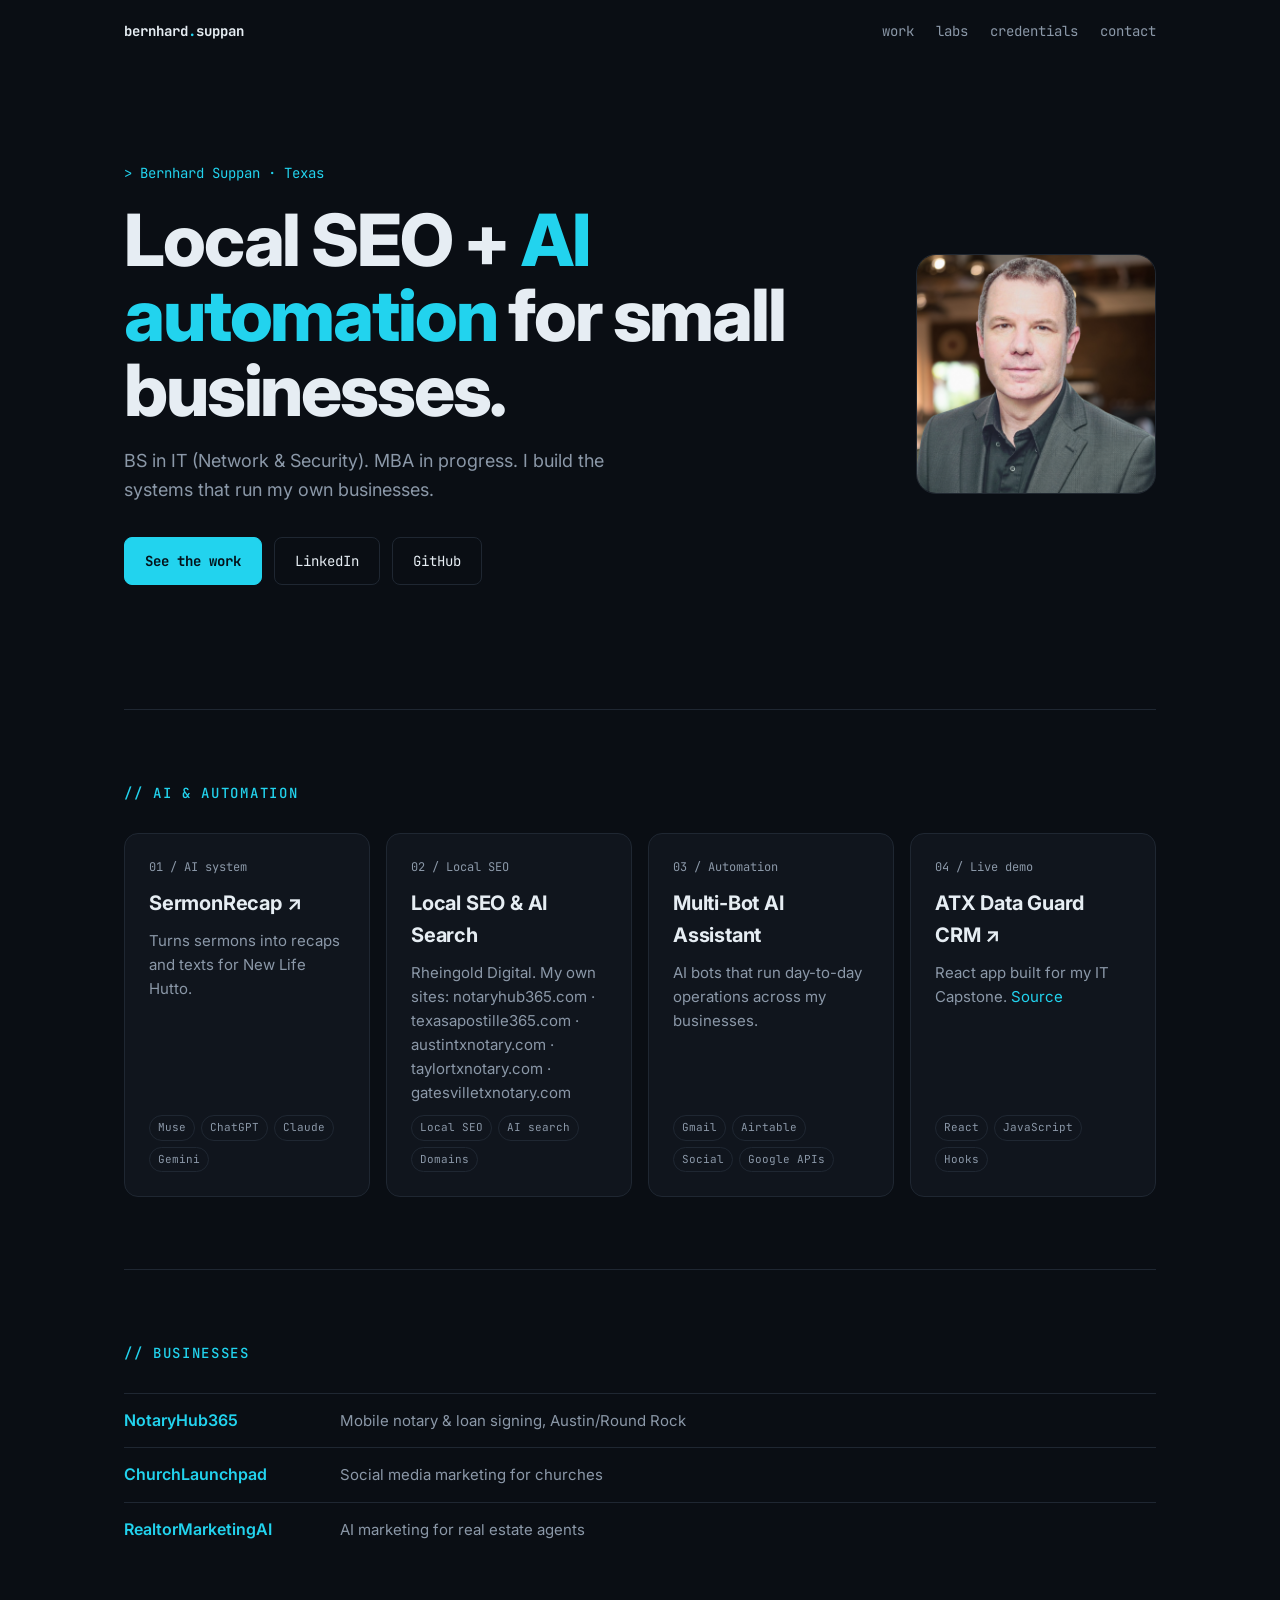
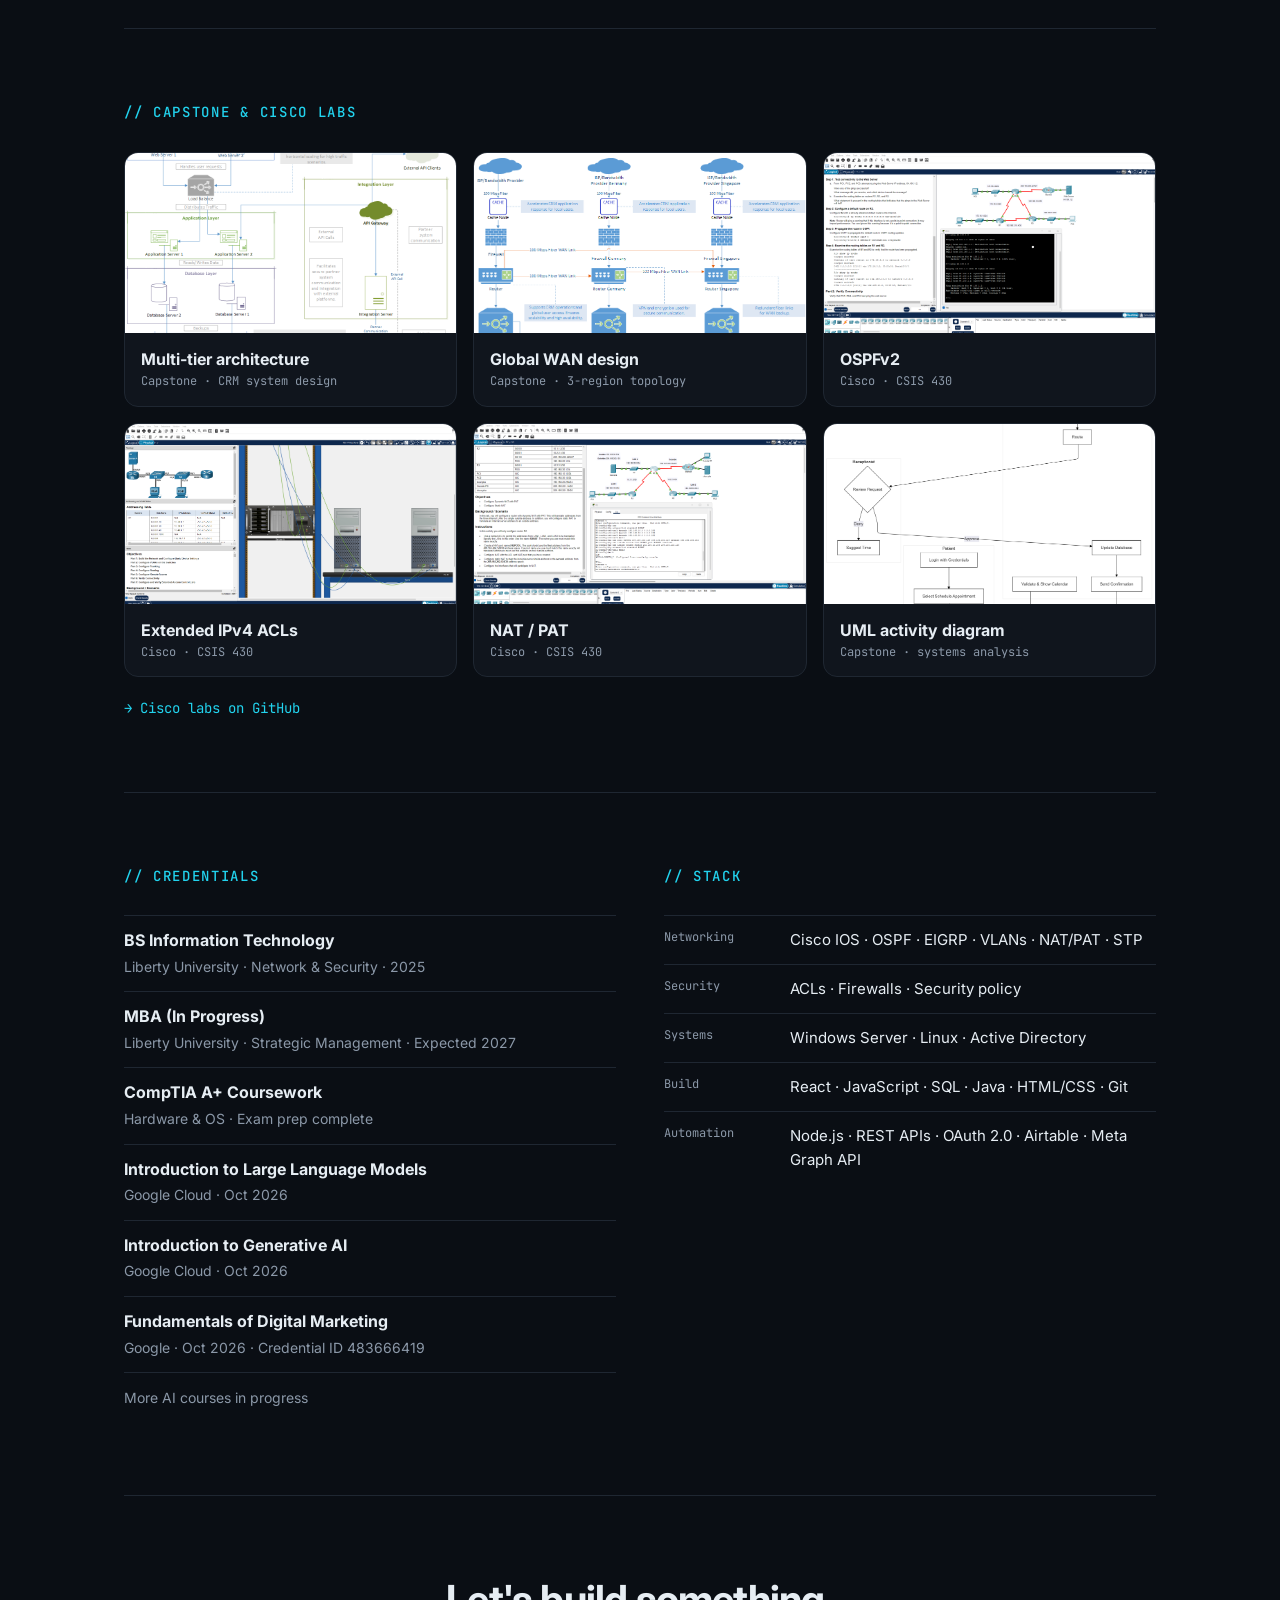
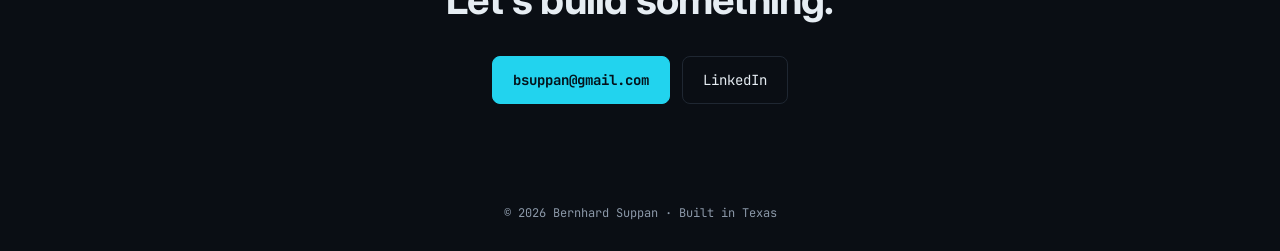
==== index.html @ ad74ea06 "Add Google AI and digital marketing certifications" ====
<!DOCTYPE html>
<html lang="en">
<head>
<meta charset="UTF-8">
<meta name="viewport" content="width=device-width, initial-scale=1.0">
<title>Bernhard Suppan | Local SEO + AI Automation</title>
<meta name="description" content="Bernhard Suppan: local SEO and AI automation for small businesses. BS in IT (Network &amp; Security), MBA in progress at Liberty University.">
<link href="https://fonts.googleapis.com/css2?family=Inter:wght@400;500;600;700;800&family=JetBrains+Mono:wght@400;500;700&display=swap" rel="stylesheet">
<style>
:root{--bg:#0a0e14;--bg2:#10151d;--line:#1f2732;--tx:#e6edf3;--mute:#8b98a8;--ac:#22d3ee;--mono:'JetBrains Mono',ui-monospace,monospace}
*{box-sizing:border-box;margin:0;padding:0}
html{scroll-behavior:smooth}
body{background:var(--bg);color:var(--tx);font:16px/1.6 Inter,system-ui,sans-serif;-webkit-font-smoothing:antialiased}
a{color:var(--ac);text-decoration:none}a:hover{text-decoration:underline}
.wrap{max-width:1080px;margin:0 auto;padding:0 24px}
nav{display:flex;justify-content:space-between;align-items:center;padding:20px 0;font-family:var(--mono);font-size:14px}
nav .logo{color:var(--tx);font-weight:700}nav .logo b{color:var(--ac)}
nav .links a{color:var(--mute);margin-left:22px}
.hero{min-height:72vh;display:grid;grid-template-columns:1fr auto;gap:48px;align-items:center;padding:40px 0 64px;border-bottom:1px solid var(--line)}
.eyebrow{font-family:var(--mono);color:var(--ac);font-size:14px;margin-bottom:18px}
.hero h1{font-size:clamp(40px,6.2vw,72px);line-height:1.04;letter-spacing:-.03em;font-weight:800}
.hero h1 em{font-style:normal;color:var(--ac)}
.hero p.sub{color:var(--mute);font-size:18px;margin:20px 0 32px;max-width:520px}
.btns{display:flex;gap:12px;flex-wrap:wrap}
.btn{font-family:var(--mono);font-size:14px;padding:12px 20px;border-radius:8px;border:1px solid var(--line);color:var(--tx)}
.btn.p{background:var(--ac);color:#04121a;border-color:var(--ac);font-weight:700}
.btn:hover{text-decoration:none;border-color:var(--ac)}
.hero img{width:240px;height:240px;border-radius:20px;object-fit:cover;border:1px solid var(--line);filter:grayscale(.15)}
section{padding:72px 0;border-bottom:1px solid var(--line)}
h2{font-family:var(--mono);font-size:14px;font-weight:500;color:var(--ac);text-transform:uppercase;letter-spacing:.12em;margin-bottom:28px}
.grid{display:grid;grid-template-columns:repeat(auto-fit,minmax(240px,1fr));gap:16px}
.card{background:var(--bg2);border:1px solid var(--line);border-radius:14px;padding:24px;display:flex;flex-direction:column;gap:10px;transition:border-color .2s}
.card:hover{border-color:var(--ac)}
.card .k,.row .k{font-family:var(--mono);font-size:12px;color:var(--mute)}
.card h3{font-size:20px;letter-spacing:-.01em}.card h3 a{color:var(--tx)}
.card p{color:var(--mute);font-size:15px;flex:1;overflow-wrap:anywhere}
.chips{display:flex;flex-wrap:wrap;gap:6px}
.chips span{font-family:var(--mono);font-size:11px;padding:3px 8px;border:1px solid var(--line);border-radius:999px;color:var(--mute)}
ul.v{list-style:none}ul.v li{display:flex;gap:16px;align-items:baseline;padding:14px 0;border-top:1px solid var(--line);flex-wrap:wrap}
ul.v li a{font-weight:600;min-width:200px}ul.v li span{color:var(--mute);font-size:15px}
.labs{display:grid;grid-template-columns:repeat(auto-fit,minmax(300px,1fr));gap:16px}
.lab{background:var(--bg2);border:1px solid var(--line);border-radius:14px;overflow:hidden}
.lab img{width:100%;height:180px;object-fit:cover;background:#fff;display:block}
.lab figcaption{padding:14px 16px;display:flex;flex-direction:column}.lab figcaption span{font-family:var(--mono);font-size:12px;color:var(--mute)}
.more{margin-top:20px;font-family:var(--mono);font-size:14px}
.two{display:grid;grid-template-columns:1fr 1fr;gap:48px}
.row{display:grid;grid-template-columns:110px 1fr;gap:16px;padding:12px 0;border-top:1px solid var(--line);font-size:15px}
.cred{padding:12px 0;border-top:1px solid var(--line)}.cred b{display:block}.cred span{color:var(--mute);font-size:14px}
.contact{text-align:center;border:0}.contact h3{font-size:clamp(28px,4vw,40px);letter-spacing:-.02em;margin-bottom:24px}
.contact .btns{justify-content:center}
footer{padding:28px 0;font-family:var(--mono);font-size:12px;color:var(--mute);text-align:center}
@media(max-width:760px){.hero{grid-template-columns:1fr;min-height:auto;padding-top:16px;gap:28px}.hero img{width:120px;height:120px;order:-1}nav .links{display:none}.two{grid-template-columns:1fr}section{padding:52px 0}}
</style>
<!-- Google Analytics 4 (G-V70C5KFFZ8): fires only on the live domain, not on previews/localhost -->
<script>
(function () {
  var LIVE = ['bernhardsuppan.com','www.bernhardsuppan.com'];
  window.dataLayer = window.dataLayer || [];
  window.gtag = function () { dataLayer.push(arguments); };
  if (LIVE.indexOf(location.hostname) === -1) return;
  var s = document.createElement('script');
  s.async = true;
  s.src = 'https://www.googletagmanager.com/gtag/js?id=G-V70C5KFFZ8';
  document.head.appendChild(s);
  gtag('js', new Date());
  gtag('config', 'G-V70C5KFFZ8');
  document.addEventListener('click', function (e) {
    var a = e.target.closest && e.target.closest('a[href]');
    if (!a) return;
    var href = a.getAttribute('href') || '';
    if (href.indexOf('tel:') === 0) gtag('event', 'call_click', { link_url: href });
    else if (href.indexOf('sms:') === 0) gtag('event', 'text_click', { link_url: href });
    else if (href.indexOf('mailto:') === 0) gtag('event', 'email_click', { link_url: href });
  });
})();
</script>

</head>
<body>
<div class="wrap">
<nav><a class="logo" href="#">bernhard<b>.</b>suppan</a><div class="links"><a href="#work">work</a><a href="#labs">labs</a><a href="#creds">credentials</a><a href="#contact">contact</a></div></nav>
<header class="hero">
<div>
<div class="eyebrow">&gt; Bernhard Suppan · Texas</div>
<h1>Local SEO + <em>AI automation</em> for small businesses.</h1>
<p class="sub">BS in IT (Network &amp; Security). MBA in progress. I build the systems that run my own businesses.</p>
<div class="btns"><a class="btn p" href="#work">See the work</a><a class="btn" href="https://www.linkedin.com/in/bernhardsuppan" target="_blank" rel="noopener">LinkedIn</a><a class="btn" href="https://github.com/Rheingold777" target="_blank" rel="noopener">GitHub</a></div>
</div>
<img src="assets/headshot.png" alt="Bernhard Suppan">
</header>

<section id="work"><h2>// AI &amp; Automation</h2><div class="grid">
<article class="card"><div class="k">01 / AI system</div><h3><a href="https://sermonrecap.church" target="_blank" rel="noopener">SermonRecap ↗</a></h3><p>Turns sermons into recaps and texts for New Life Hutto.</p><div class="chips"><span>Muse</span><span>ChatGPT</span><span>Claude</span><span>Gemini</span></div></article>
<article class="card"><div class="k">02 / Local SEO</div><h3>Local SEO &amp; AI Search</h3><p>Rheingold Digital. My own sites: notaryhub365.com · texasapostille365.com · austintxnotary.com · taylortxnotary.com · gatesvilletxnotary.com</p><div class="chips"><span>Local SEO</span><span>AI search</span><span>Domains</span></div></article>
<article class="card"><div class="k">03 / Automation</div><h3>Multi-Bot AI Assistant</h3><p>AI bots that run day-to-day operations across my businesses.</p><div class="chips"><span>Gmail</span><span>Airtable</span><span>Social</span><span>Google APIs</span></div></article>
<article class="card"><div class="k">04 / Live demo</div><h3><a href="https://rheingold777.github.io/atx-crm-demo/" target="_blank" rel="noopener">ATX Data Guard CRM ↗</a></h3><p>React app built for my IT Capstone. <a href="https://github.com/Rheingold777/atx-crm-demo" target="_blank" rel="noopener">Source</a></p><div class="chips"><span>React</span><span>JavaScript</span><span>Hooks</span></div></article>
</div></section>

<section><h2>// Businesses</h2><ul class="v"><li><a href="https://notaryhub365.com" target="_blank" rel="noopener">NotaryHub365</a><span>Mobile notary &amp; loan signing, Austin/Round Rock</span></li><li><a href="https://churchlaunchpad.org" target="_blank" rel="noopener">ChurchLaunchpad</a><span>Social media marketing for churches</span></li><li><a href="https://realtormarketingai.com" target="_blank" rel="noopener">RealtorMarketingAI</a><span>AI marketing for real estate agents</span></li></ul></section>

<section id="labs"><h2>// Capstone &amp; Cisco labs</h2><div class="labs">
<figure class="lab"><img src="assets/n-tier-architecture.png" alt="Multi-tier architecture" loading="lazy"><figcaption><b>Multi-tier architecture</b><span>Capstone · CRM system design</span></figcaption></figure>
<figure class="lab"><img src="assets/distributed-network.png" alt="Global WAN design" loading="lazy"><figcaption><b>Global WAN design</b><span>Capstone · 3-region topology</span></figcaption></figure>
<figure class="lab"><img src="assets/ospfv2-lab.png" alt="OSPFv2" loading="lazy"><figcaption><b>OSPFv2</b><span>Cisco · CSIS 430</span></figcaption></figure>
<figure class="lab"><img src="assets/acl-config.png" alt="Extended IPv4 ACLs" loading="lazy"><figcaption><b>Extended IPv4 ACLs</b><span>Cisco · CSIS 430</span></figcaption></figure>
<figure class="lab"><img src="assets/nat-ipv4.png" alt="NAT / PAT" loading="lazy"><figcaption><b>NAT / PAT</b><span>Cisco · CSIS 430</span></figcaption></figure>
<figure class="lab"><img src="assets/activity-diagram.png" alt="UML activity diagram" loading="lazy"><figcaption><b>UML activity diagram</b><span>Capstone · systems analysis</span></figcaption></figure>
</div>
<p class="more"><a href="https://github.com/Rheingold777/cisco-networking-labs" target="_blank" rel="noopener">→ Cisco labs on GitHub</a></p></section>

<section id="creds"><div class="two">
<div><h2 id="ai-automation">// Credentials</h2>
<div class="cred"><b>BS Information Technology</b><span>Liberty University · Network &amp; Security · 2025</span></div>
<div class="cred"><b>MBA (In Progress)</b><span>Liberty University · Strategic Management · Expected 2027</span></div>
<div class="cred"><b>CompTIA A+ Coursework</b><span>Hardware &amp; OS · Exam prep complete</span></div>
<div class="cred"><b>Introduction to Large Language Models</b><span>Google Cloud · Oct 2026</span></div>
<div class="cred"><b>Introduction to Generative AI</b><span>Google Cloud · Oct 2026</span></div>
<div class="cred"><b>Fundamentals of Digital Marketing</b><span>Google · Oct 2026 · Credential ID 483666419</span></div>
<div class="cred"><span>More AI courses in progress</span></div>
</div>
<div><h2>// Stack</h2><div class="row"><span class="k">Networking</span><span>Cisco IOS · OSPF · EIGRP · VLANs · NAT/PAT · STP</span></div><div class="row"><span class="k">Security</span><span>ACLs · Firewalls · Security policy</span></div><div class="row"><span class="k">Systems</span><span>Windows Server · Linux · Active Directory</span></div><div class="row"><span class="k">Build</span><span>React · JavaScript · SQL · Java · HTML/CSS · Git</span></div><div class="row"><span class="k">Automation</span><span>Node.js · REST APIs · OAuth 2.0 · Airtable · Meta Graph API</span></div></div>
</div></section>

<section class="contact" id="contact"><h3>Let's build something.</h3>
<div class="btns"><a class="btn p" href="mailto:bsuppan@gmail.com">bsuppan@gmail.com</a><a class="btn" href="https://www.linkedin.com/in/bernhardsuppan" target="_blank" rel="noopener">LinkedIn</a></div></section>
</div>
<footer>© 2026 Bernhard Suppan · Built in Texas</footer>
</body>
</html>
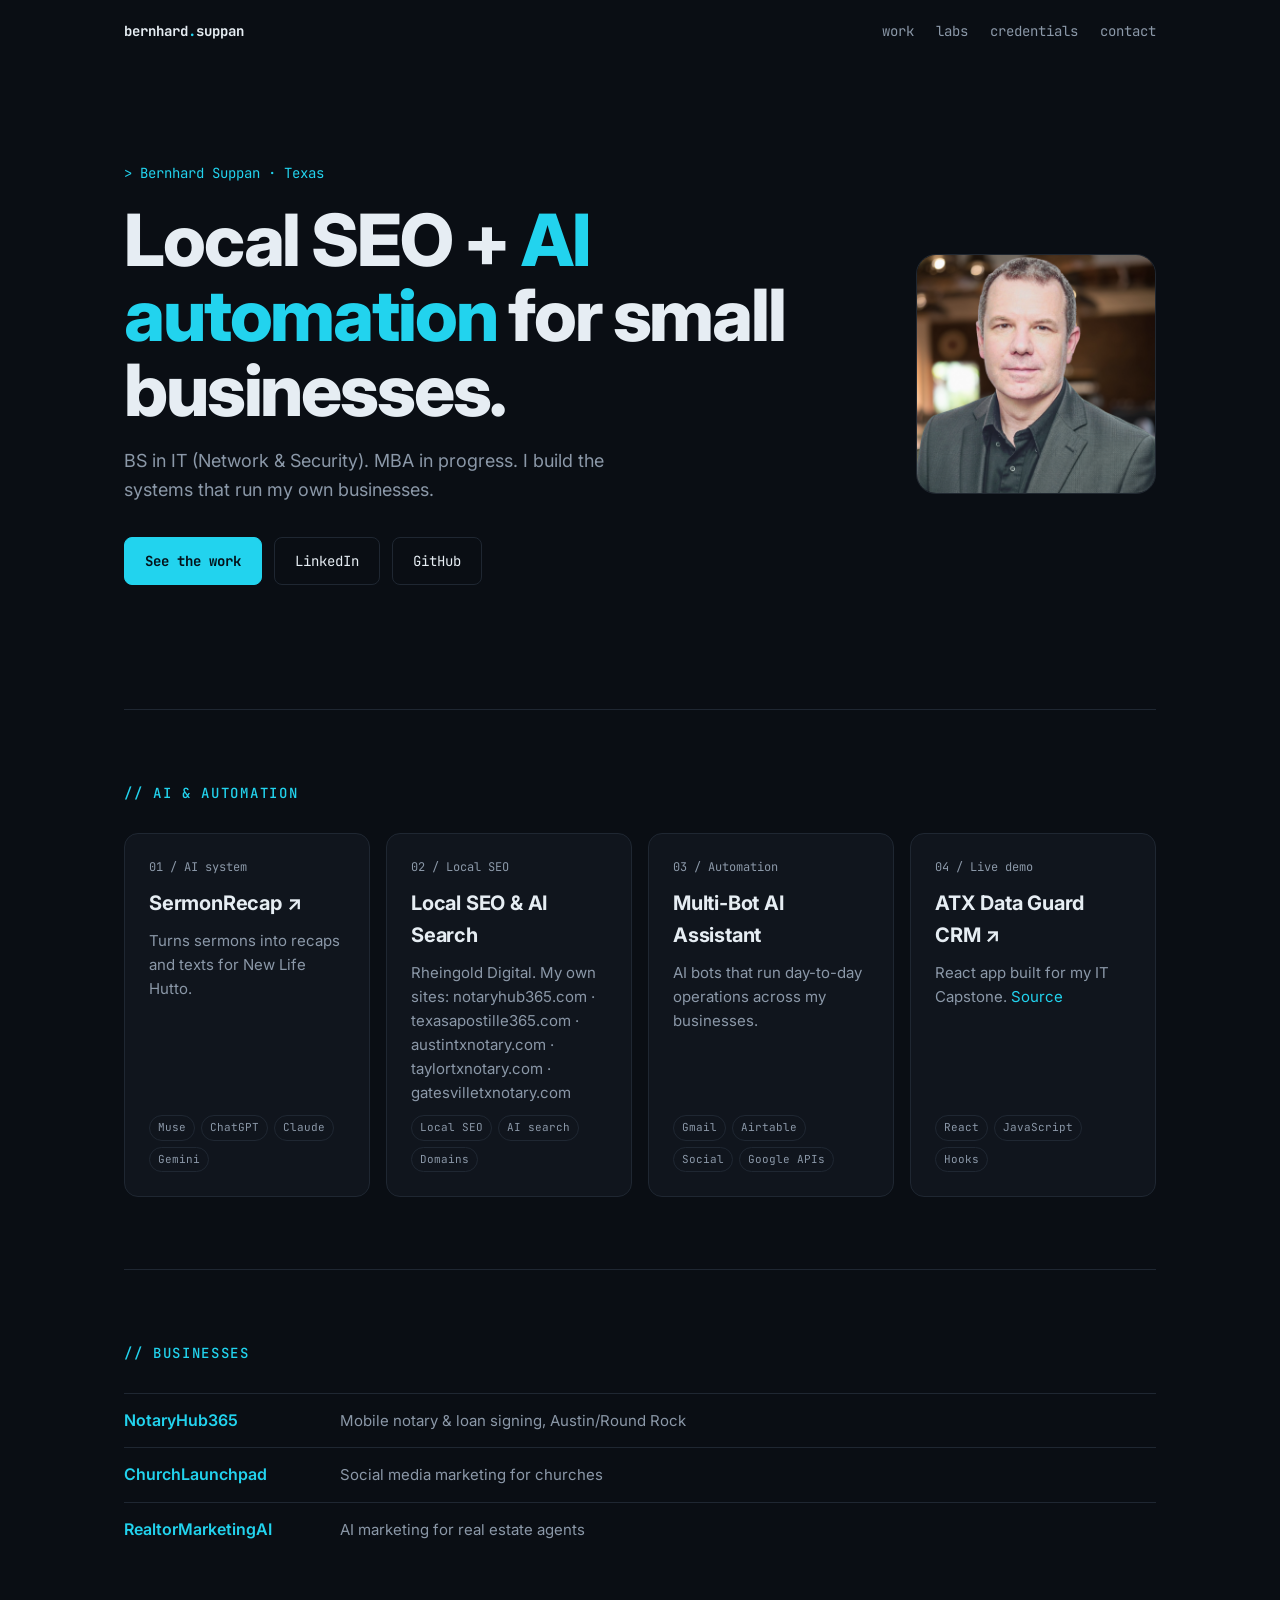
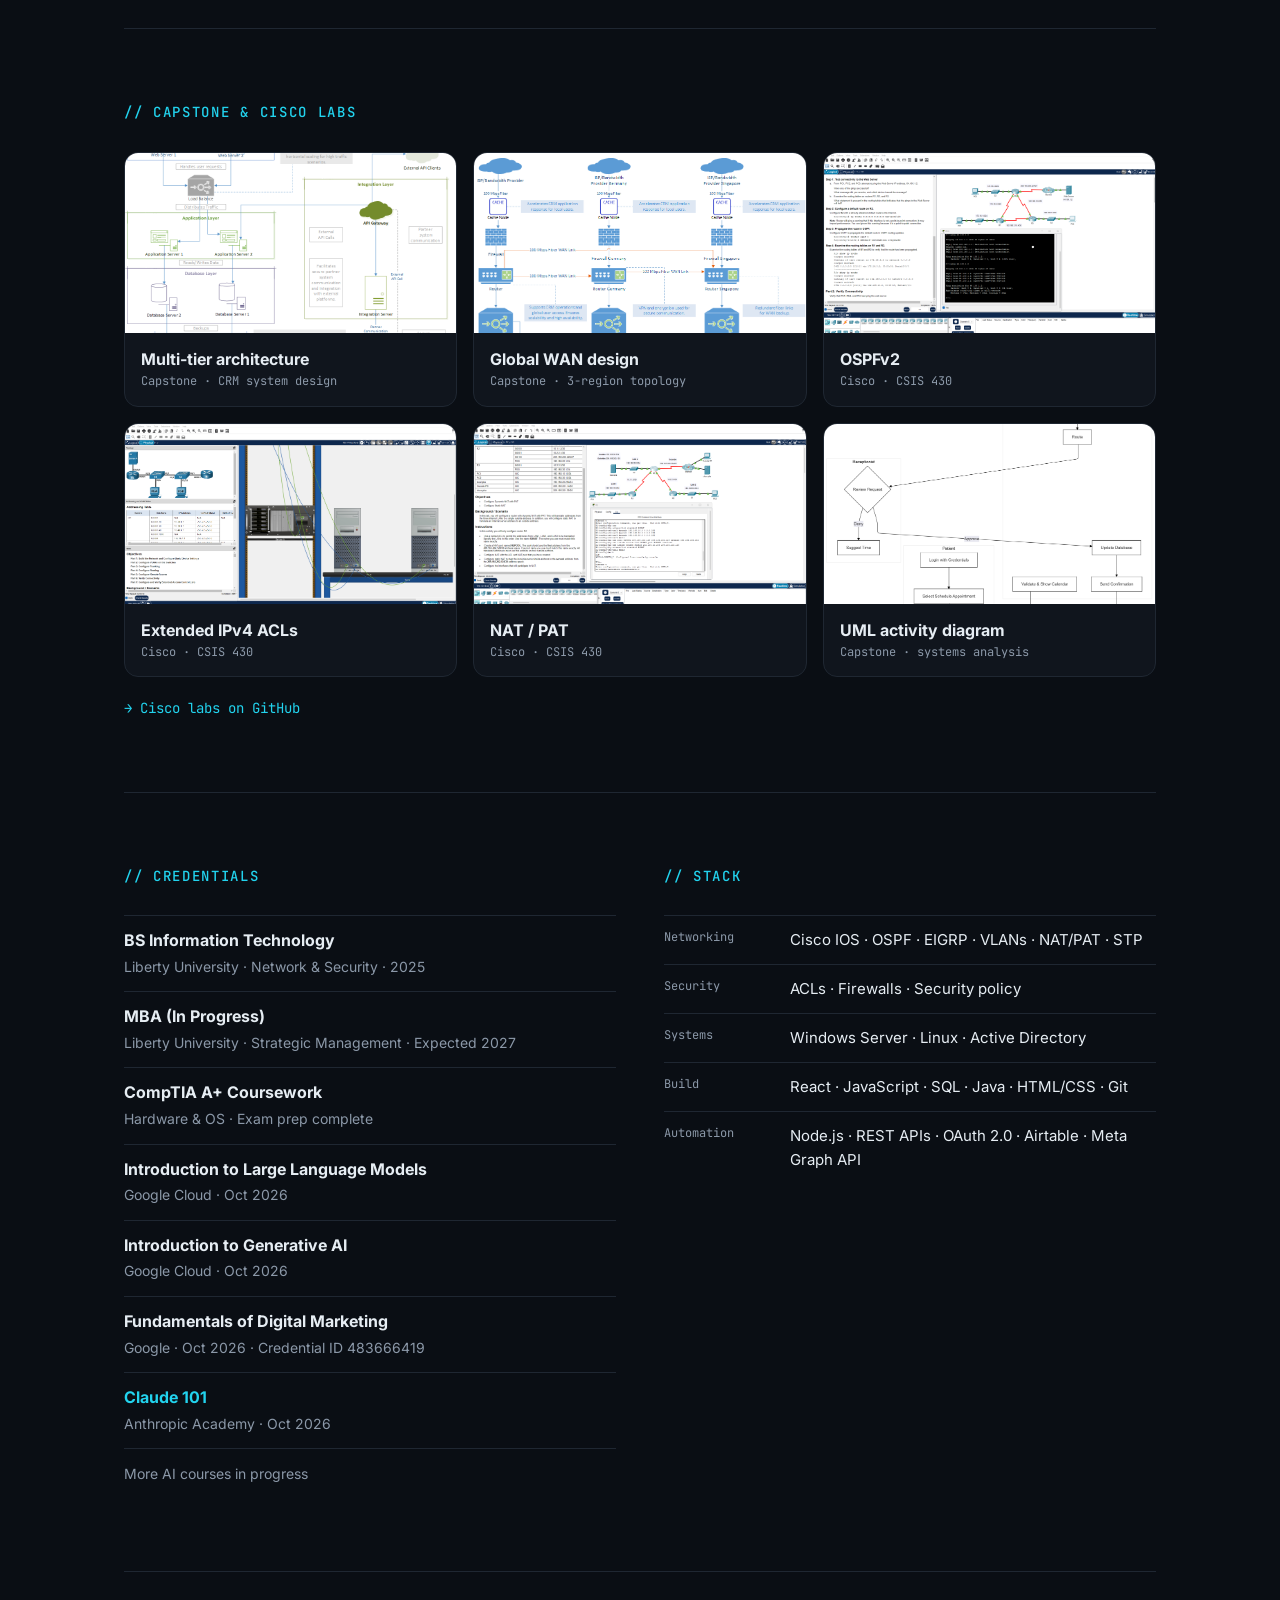
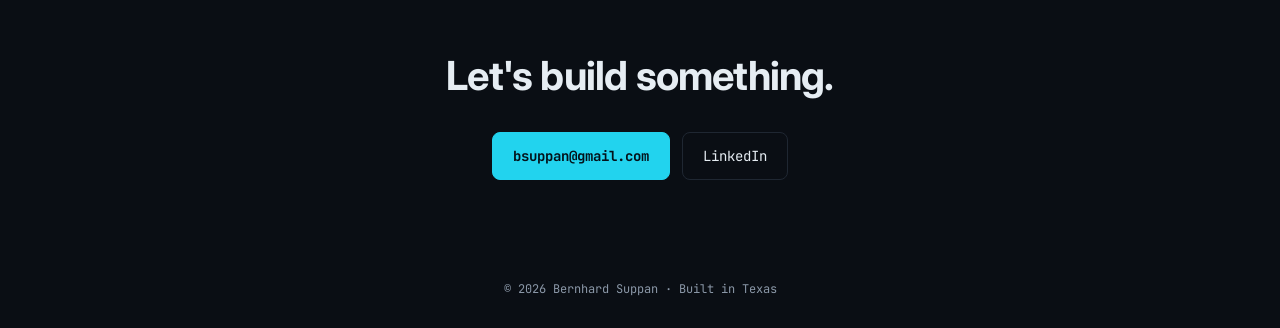
==== commit 64219274: "Add Claude 101 (Anthropic) certificate" ====
--- a/index.html
+++ b/index.html
@@ -116,6 +116,7 @@
 <div class="cred"><b>Introduction to Large Language Models</b><span>Google Cloud · Oct 2026</span></div>
 <div class="cred"><b>Introduction to Generative AI</b><span>Google Cloud · Oct 2026</span></div>
 <div class="cred"><b>Fundamentals of Digital Marketing</b><span>Google · Oct 2026 · Credential ID 483666419</span></div>
+<div class="cred"><b><a href="https://anthropic.skilljar.com/claude-101" target="_blank" rel="noopener">Claude 101</a></b><span>Anthropic Academy · Oct 2026</span></div>
 <div class="cred"><span>More AI courses in progress</span></div>
 </div>
 <div><h2>// Stack</h2><div class="row"><span class="k">Networking</span><span>Cisco IOS · OSPF · EIGRP · VLANs · NAT/PAT · STP</span></div><div class="row"><span class="k">Security</span><span>ACLs · Firewalls · Security policy</span></div><div class="row"><span class="k">Systems</span><span>Windows Server · Linux · Active Directory</span></div><div class="row"><span class="k">Build</span><span>React · JavaScript · SQL · Java · HTML/CSS · Git</span></div><div class="row"><span class="k">Automation</span><span>Node.js · REST APIs · OAuth 2.0 · Airtable · Meta Graph API</span></div></div>
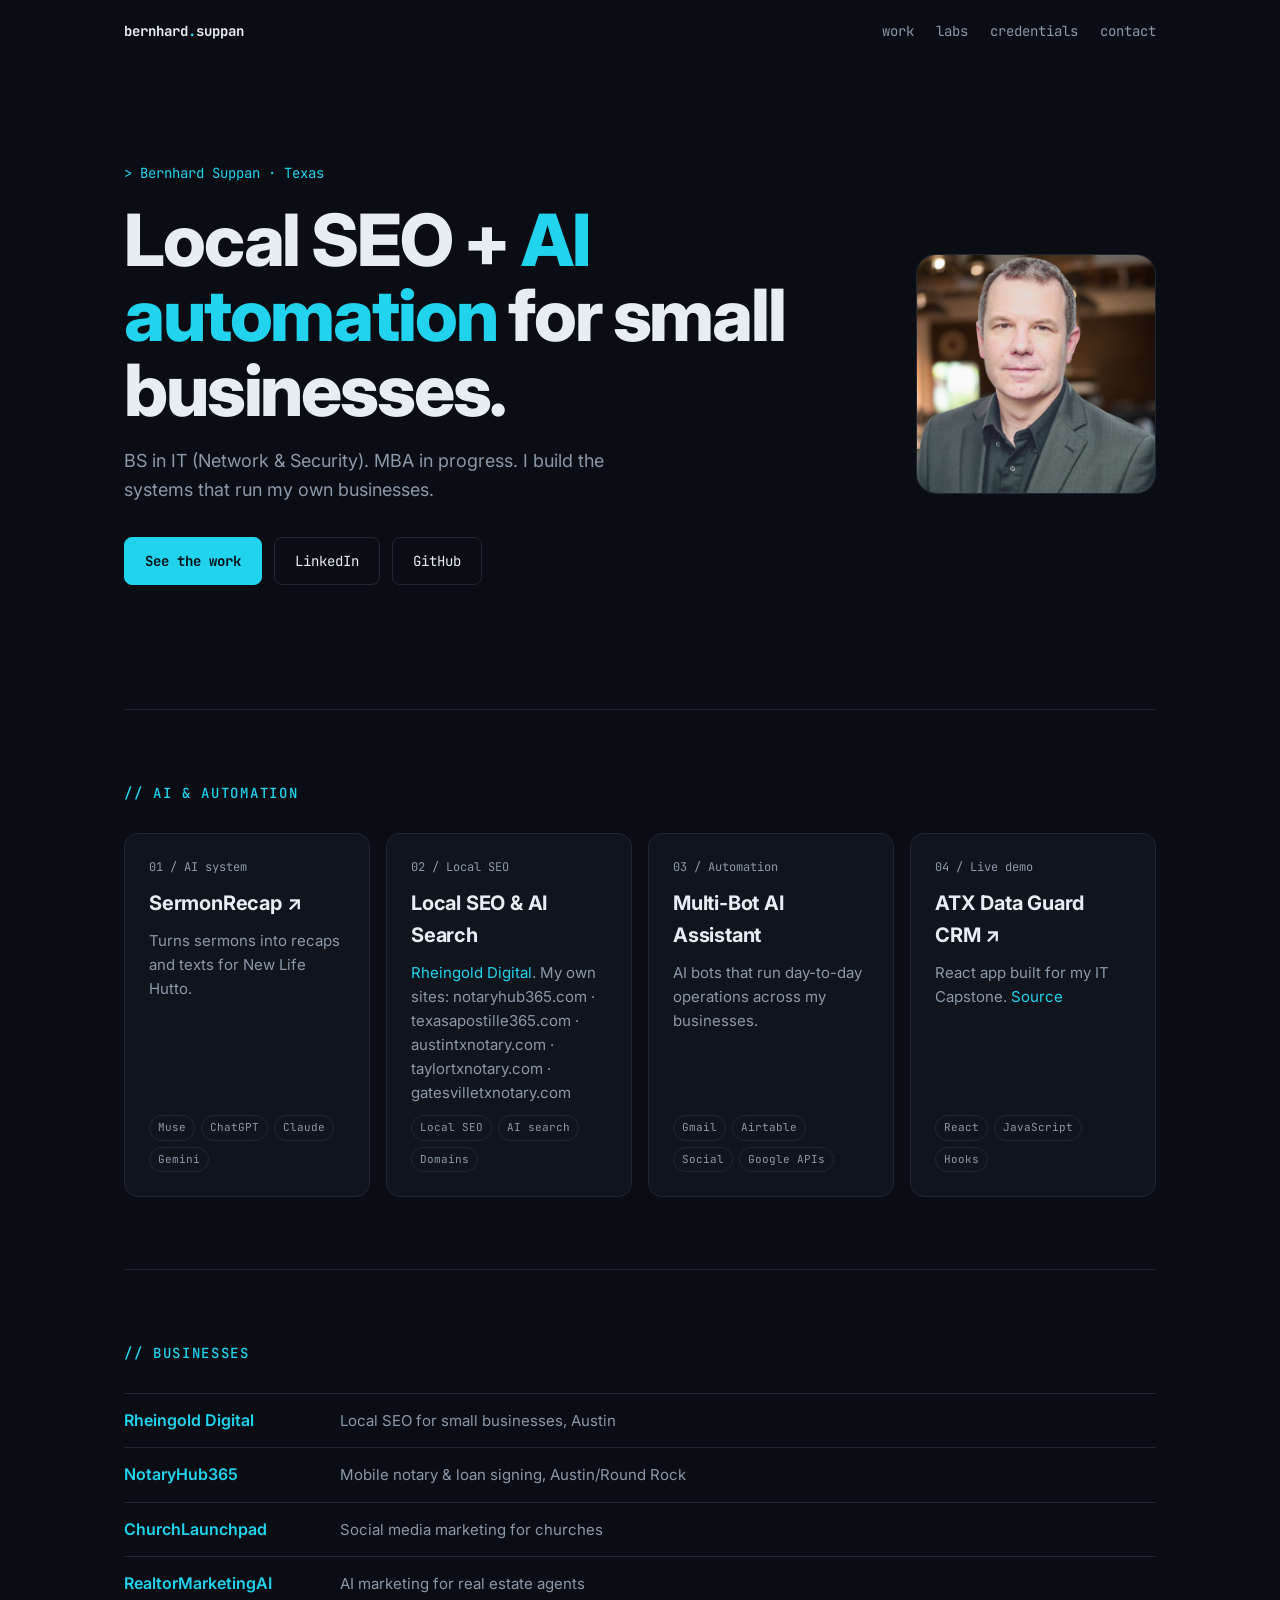
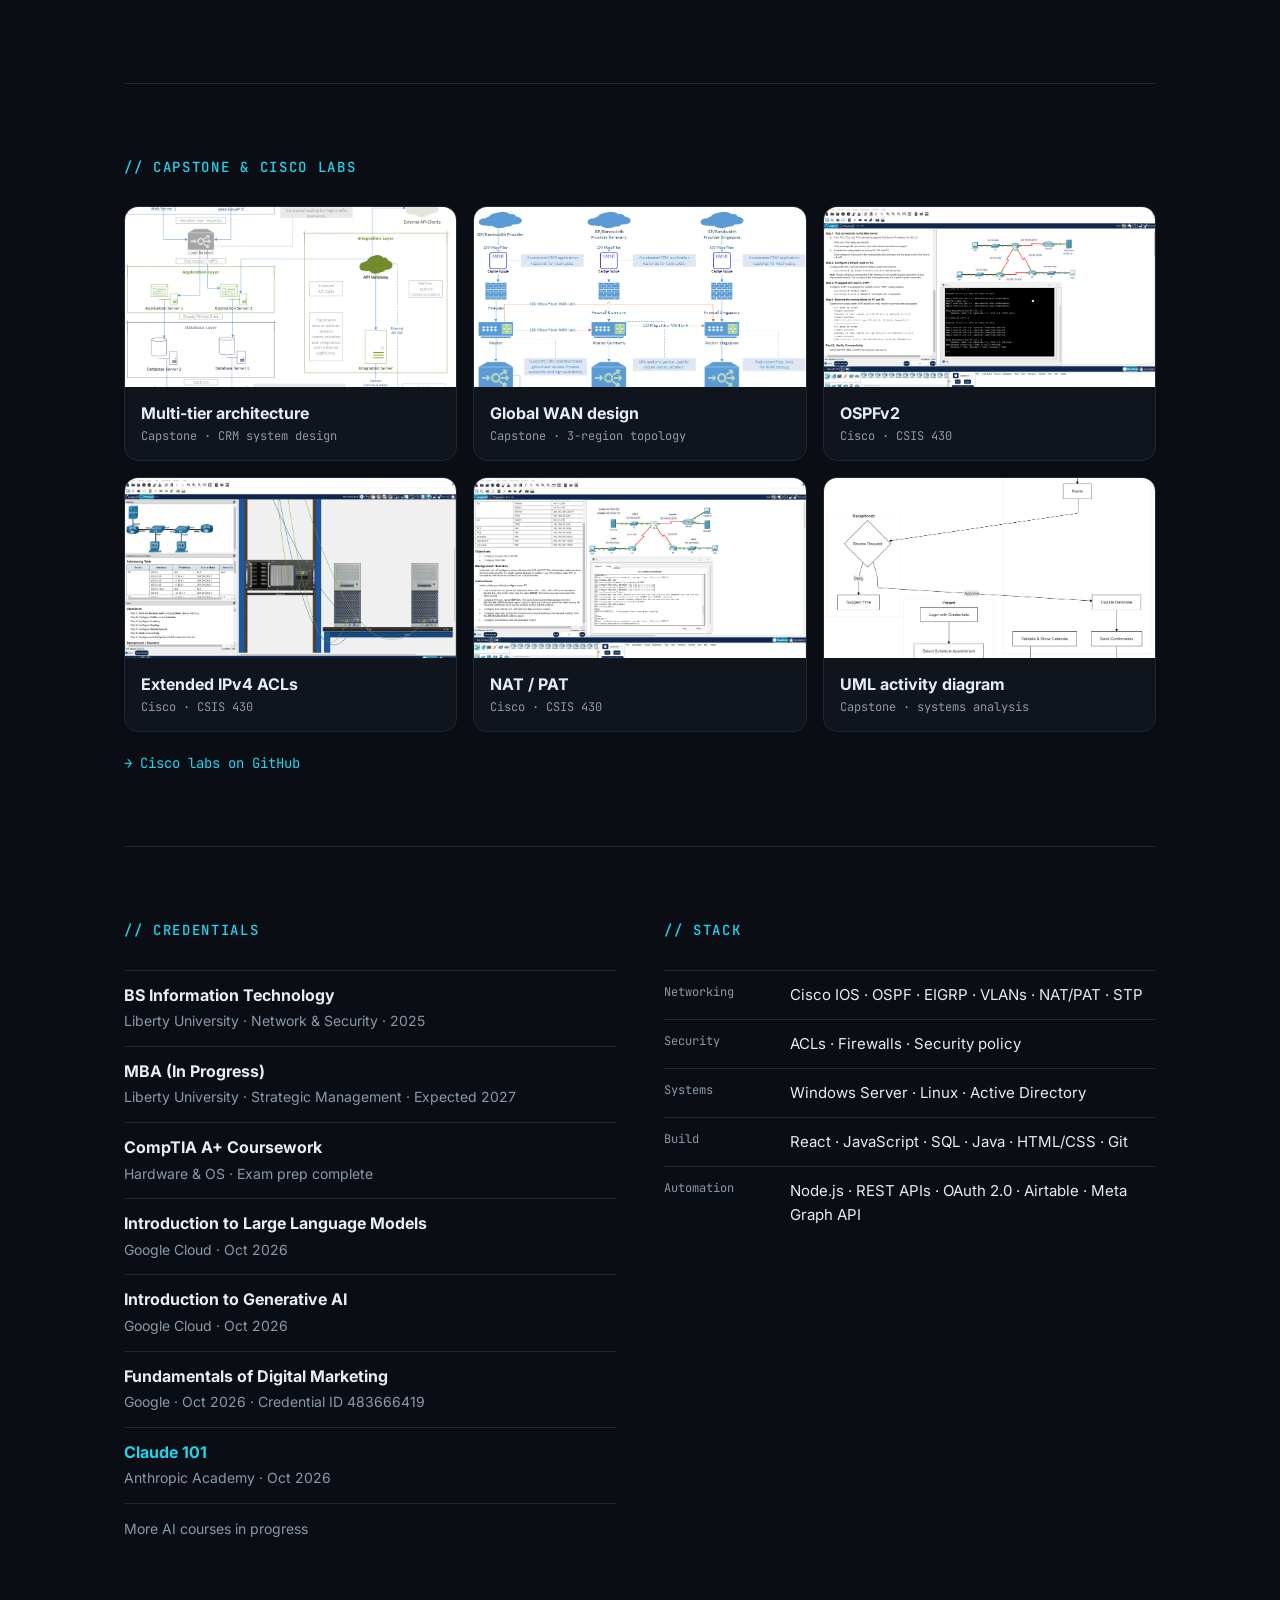
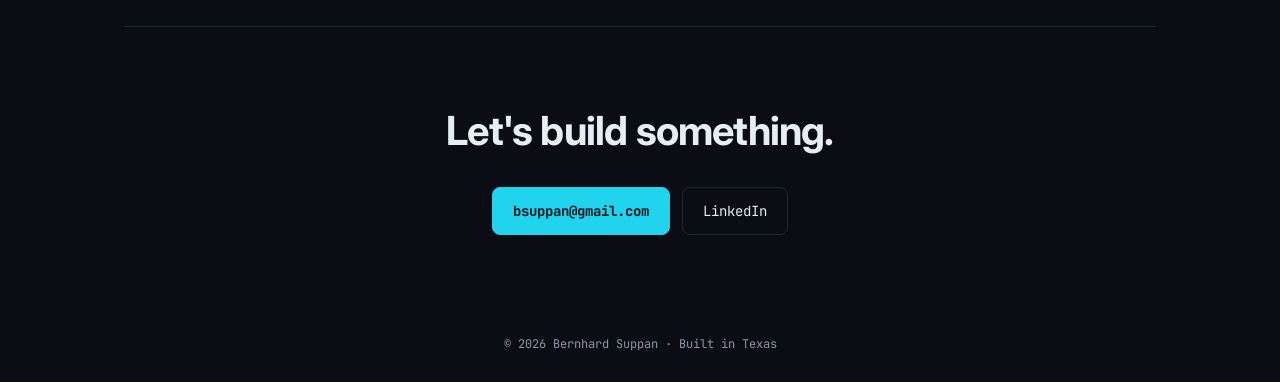
==== commit 4411d076: "Link Rheingold Digital (rheingolddigital.com)" ====
--- a/index.html
+++ b/index.html
@@ -91,12 +91,12 @@
 
 <section id="work"><h2>// AI &amp; Automation</h2><div class="grid">
 <article class="card"><div class="k">01 / AI system</div><h3><a href="https://sermonrecap.church" target="_blank" rel="noopener">SermonRecap ↗</a></h3><p>Turns sermons into recaps and texts for New Life Hutto.</p><div class="chips"><span>Muse</span><span>ChatGPT</span><span>Claude</span><span>Gemini</span></div></article>
-<article class="card"><div class="k">02 / Local SEO</div><h3>Local SEO &amp; AI Search</h3><p>Rheingold Digital. My own sites: notaryhub365.com · texasapostille365.com · austintxnotary.com · taylortxnotary.com · gatesvilletxnotary.com</p><div class="chips"><span>Local SEO</span><span>AI search</span><span>Domains</span></div></article>
+<article class="card"><div class="k">02 / Local SEO</div><h3>Local SEO &amp; AI Search</h3><p><a href="https://rheingolddigital.com" target="_blank" rel="noopener">Rheingold Digital</a>. My own sites: notaryhub365.com · texasapostille365.com · austintxnotary.com · taylortxnotary.com · gatesvilletxnotary.com</p><div class="chips"><span>Local SEO</span><span>AI search</span><span>Domains</span></div></article>
 <article class="card"><div class="k">03 / Automation</div><h3>Multi-Bot AI Assistant</h3><p>AI bots that run day-to-day operations across my businesses.</p><div class="chips"><span>Gmail</span><span>Airtable</span><span>Social</span><span>Google APIs</span></div></article>
 <article class="card"><div class="k">04 / Live demo</div><h3><a href="https://rheingold777.github.io/atx-crm-demo/" target="_blank" rel="noopener">ATX Data Guard CRM ↗</a></h3><p>React app built for my IT Capstone. <a href="https://github.com/Rheingold777/atx-crm-demo" target="_blank" rel="noopener">Source</a></p><div class="chips"><span>React</span><span>JavaScript</span><span>Hooks</span></div></article>
 </div></section>
 
-<section><h2>// Businesses</h2><ul class="v"><li><a href="https://notaryhub365.com" target="_blank" rel="noopener">NotaryHub365</a><span>Mobile notary &amp; loan signing, Austin/Round Rock</span></li><li><a href="https://churchlaunchpad.org" target="_blank" rel="noopener">ChurchLaunchpad</a><span>Social media marketing for churches</span></li><li><a href="https://realtormarketingai.com" target="_blank" rel="noopener">RealtorMarketingAI</a><span>AI marketing for real estate agents</span></li></ul></section>
+<section><h2>// Businesses</h2><ul class="v"><li><a href="https://rheingolddigital.com" target="_blank" rel="noopener">Rheingold Digital</a><span>Local SEO for small businesses, Austin</span></li><li><a href="https://notaryhub365.com" target="_blank" rel="noopener">NotaryHub365</a><span>Mobile notary &amp; loan signing, Austin/Round Rock</span></li><li><a href="https://churchlaunchpad.org" target="_blank" rel="noopener">ChurchLaunchpad</a><span>Social media marketing for churches</span></li><li><a href="https://realtormarketingai.com" target="_blank" rel="noopener">RealtorMarketingAI</a><span>AI marketing for real estate agents</span></li></ul></section>
 
 <section id="labs"><h2>// Capstone &amp; Cisco labs</h2><div class="labs">
 <figure class="lab"><img src="assets/n-tier-architecture.png" alt="Multi-tier architecture" loading="lazy"><figcaption><b>Multi-tier architecture</b><span>Capstone · CRM system design</span></figcaption></figure>
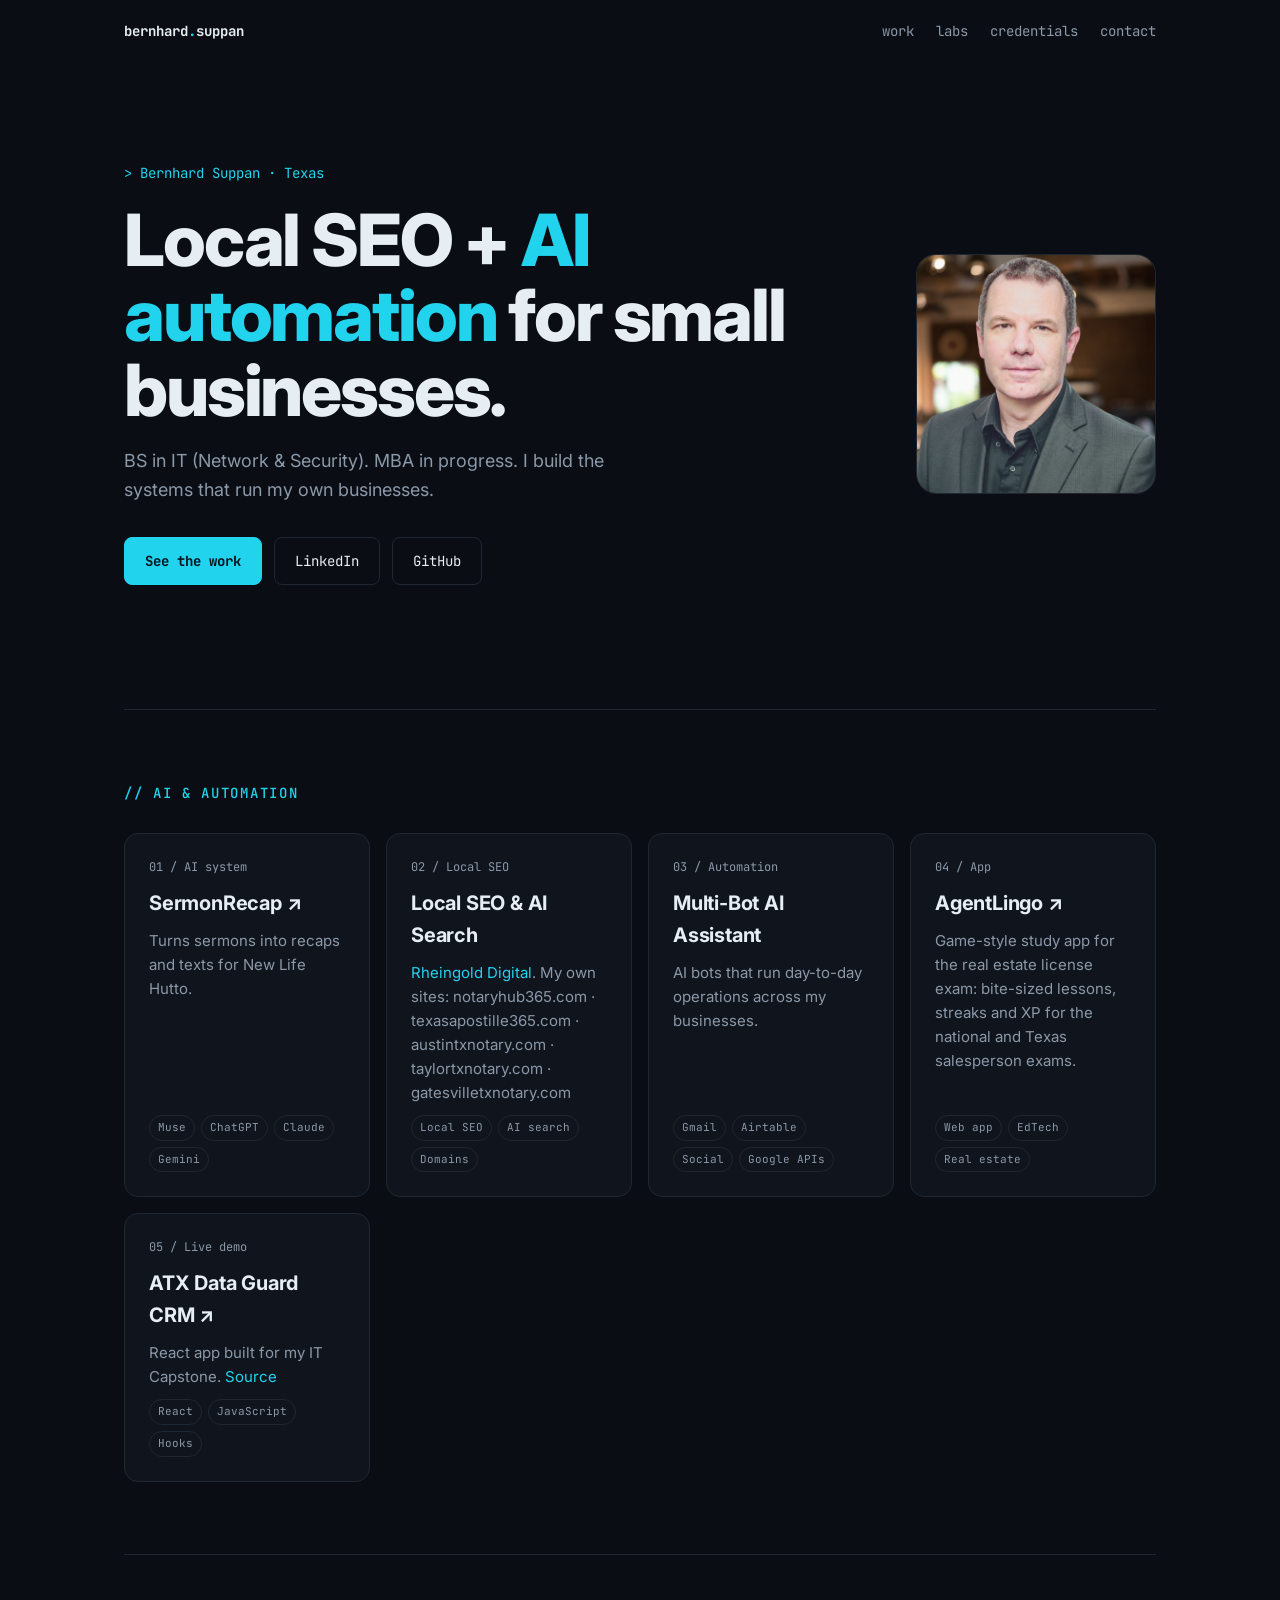
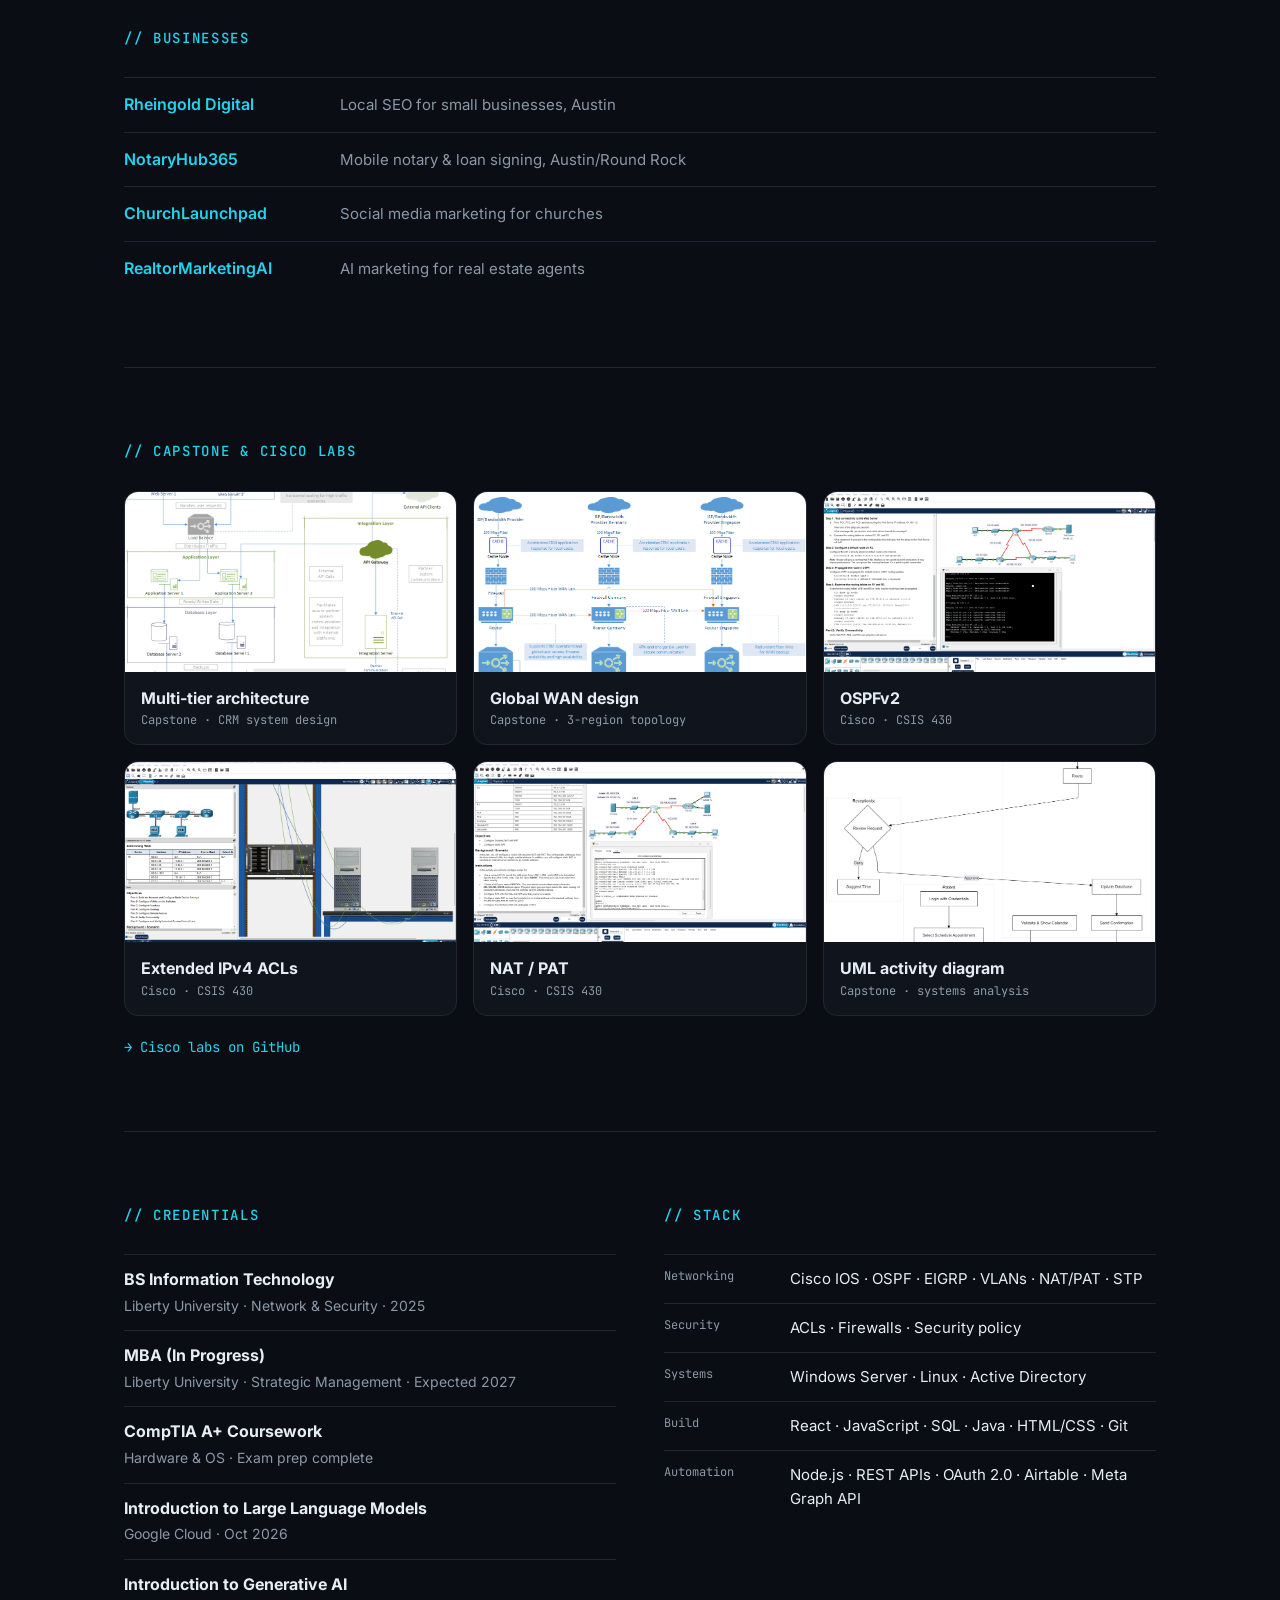
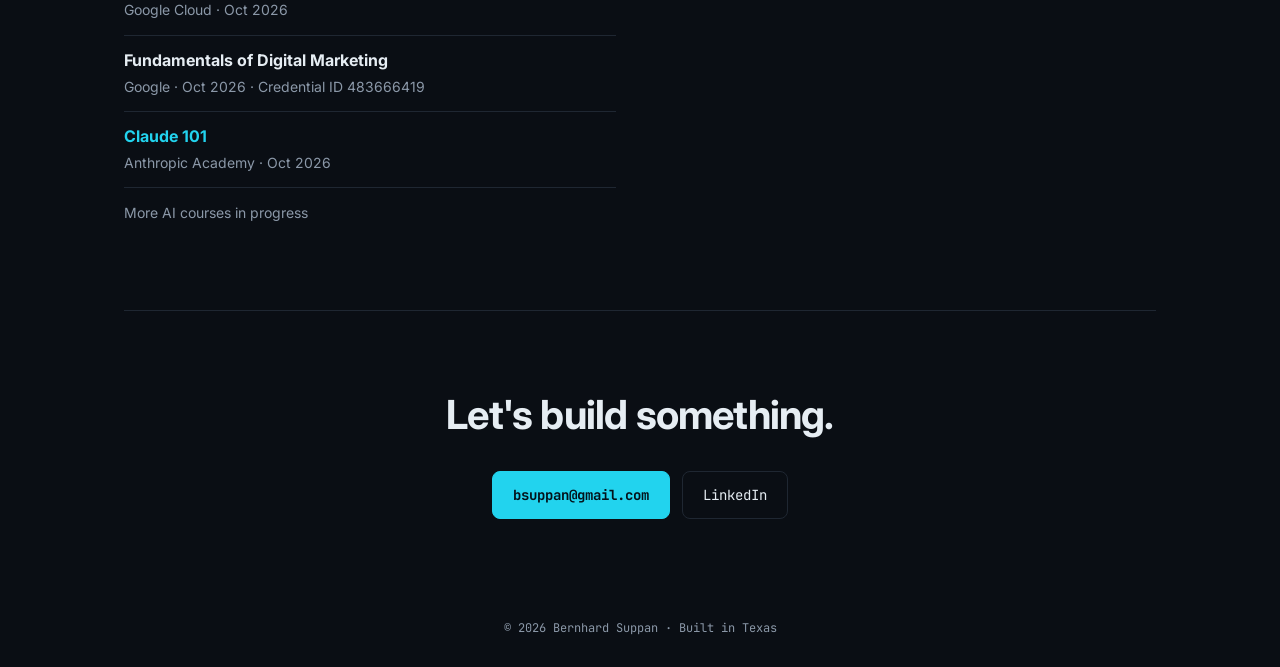
==== commit caeab5c7: "Add AgentLingo project card" ====
--- a/index.html
+++ b/index.html
@@ -93,7 +93,8 @@
 <article class="card"><div class="k">01 / AI system</div><h3><a href="https://sermonrecap.church" target="_blank" rel="noopener">SermonRecap ↗</a></h3><p>Turns sermons into recaps and texts for New Life Hutto.</p><div class="chips"><span>Muse</span><span>ChatGPT</span><span>Claude</span><span>Gemini</span></div></article>
 <article class="card"><div class="k">02 / Local SEO</div><h3>Local SEO &amp; AI Search</h3><p><a href="https://rheingolddigital.com" target="_blank" rel="noopener">Rheingold Digital</a>. My own sites: notaryhub365.com · texasapostille365.com · austintxnotary.com · taylortxnotary.com · gatesvilletxnotary.com</p><div class="chips"><span>Local SEO</span><span>AI search</span><span>Domains</span></div></article>
 <article class="card"><div class="k">03 / Automation</div><h3>Multi-Bot AI Assistant</h3><p>AI bots that run day-to-day operations across my businesses.</p><div class="chips"><span>Gmail</span><span>Airtable</span><span>Social</span><span>Google APIs</span></div></article>
-<article class="card"><div class="k">04 / Live demo</div><h3><a href="https://rheingold777.github.io/atx-crm-demo/" target="_blank" rel="noopener">ATX Data Guard CRM ↗</a></h3><p>React app built for my IT Capstone. <a href="https://github.com/Rheingold777/atx-crm-demo" target="_blank" rel="noopener">Source</a></p><div class="chips"><span>React</span><span>JavaScript</span><span>Hooks</span></div></article>
+<article class="card"><div class="k">04 / App</div><h3><a href="https://agentlingo.app" target="_blank" rel="noopener">AgentLingo ↗</a></h3><p>Game-style study app for the real estate license exam: bite-sized lessons, streaks and XP for the national and Texas salesperson exams.</p><div class="chips"><span>Web app</span><span>EdTech</span><span>Real estate</span></div></article>
+<article class="card"><div class="k">05 / Live demo</div><h3><a href="https://rheingold777.github.io/atx-crm-demo/" target="_blank" rel="noopener">ATX Data Guard CRM ↗</a></h3><p>React app built for my IT Capstone. <a href="https://github.com/Rheingold777/atx-crm-demo" target="_blank" rel="noopener">Source</a></p><div class="chips"><span>React</span><span>JavaScript</span><span>Hooks</span></div></article>
 </div></section>
 
 <section><h2>// Businesses</h2><ul class="v"><li><a href="https://rheingolddigital.com" target="_blank" rel="noopener">Rheingold Digital</a><span>Local SEO for small businesses, Austin</span></li><li><a href="https://notaryhub365.com" target="_blank" rel="noopener">NotaryHub365</a><span>Mobile notary &amp; loan signing, Austin/Round Rock</span></li><li><a href="https://churchlaunchpad.org" target="_blank" rel="noopener">ChurchLaunchpad</a><span>Social media marketing for churches</span></li><li><a href="https://realtormarketingai.com" target="_blank" rel="noopener">RealtorMarketingAI</a><span>AI marketing for real estate agents</span></li></ul></section>
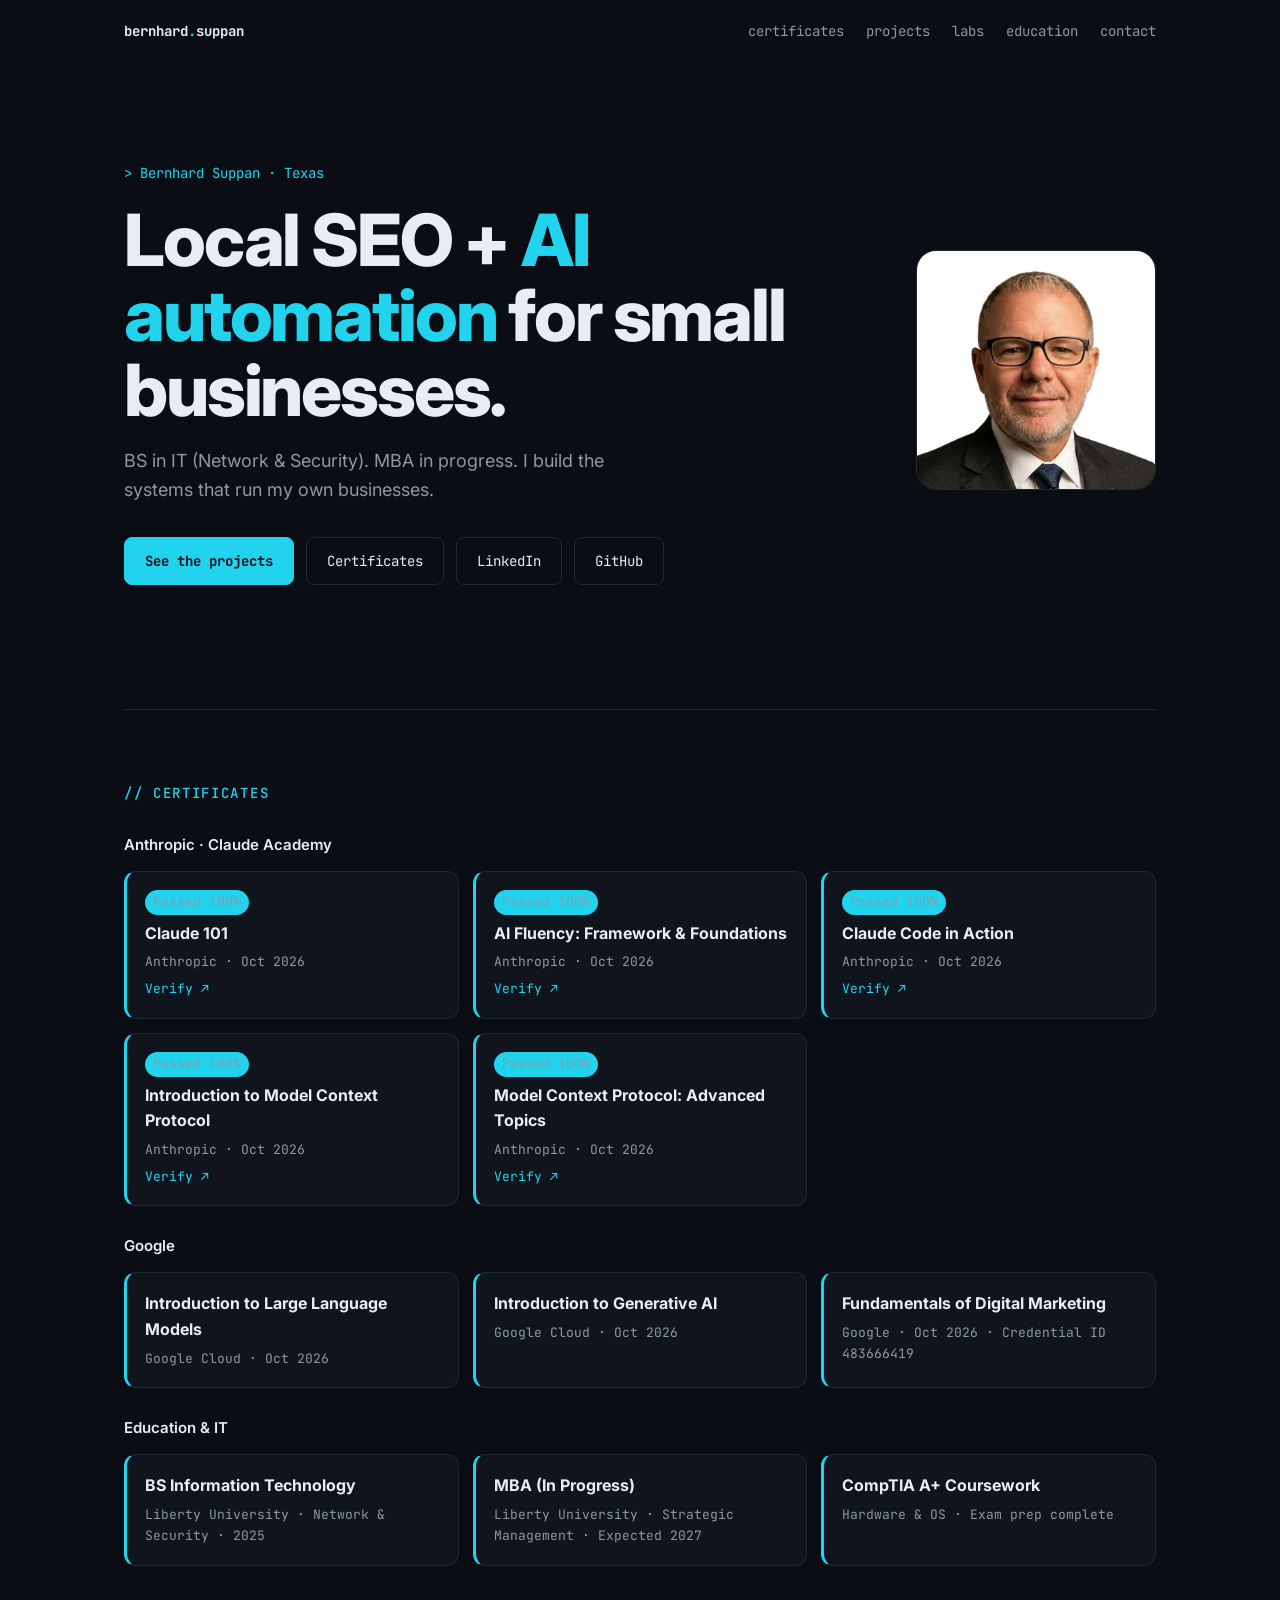
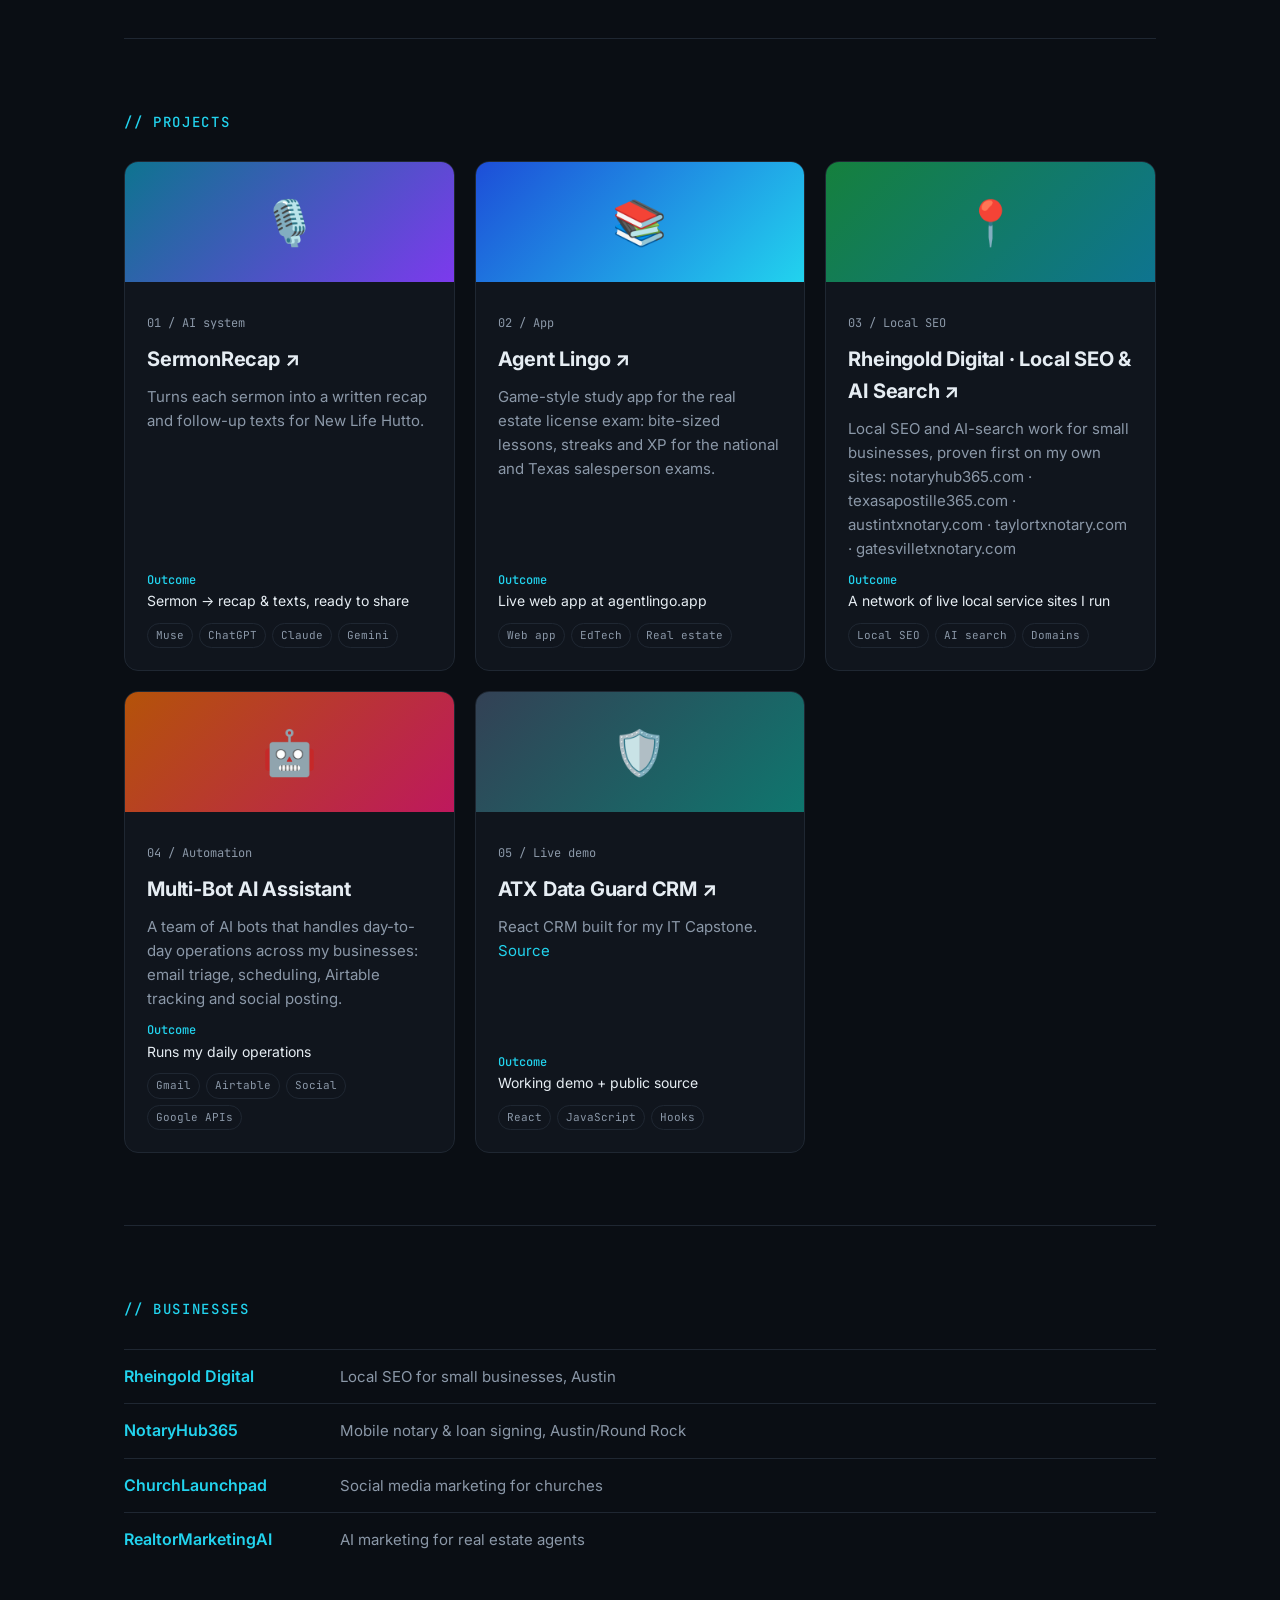
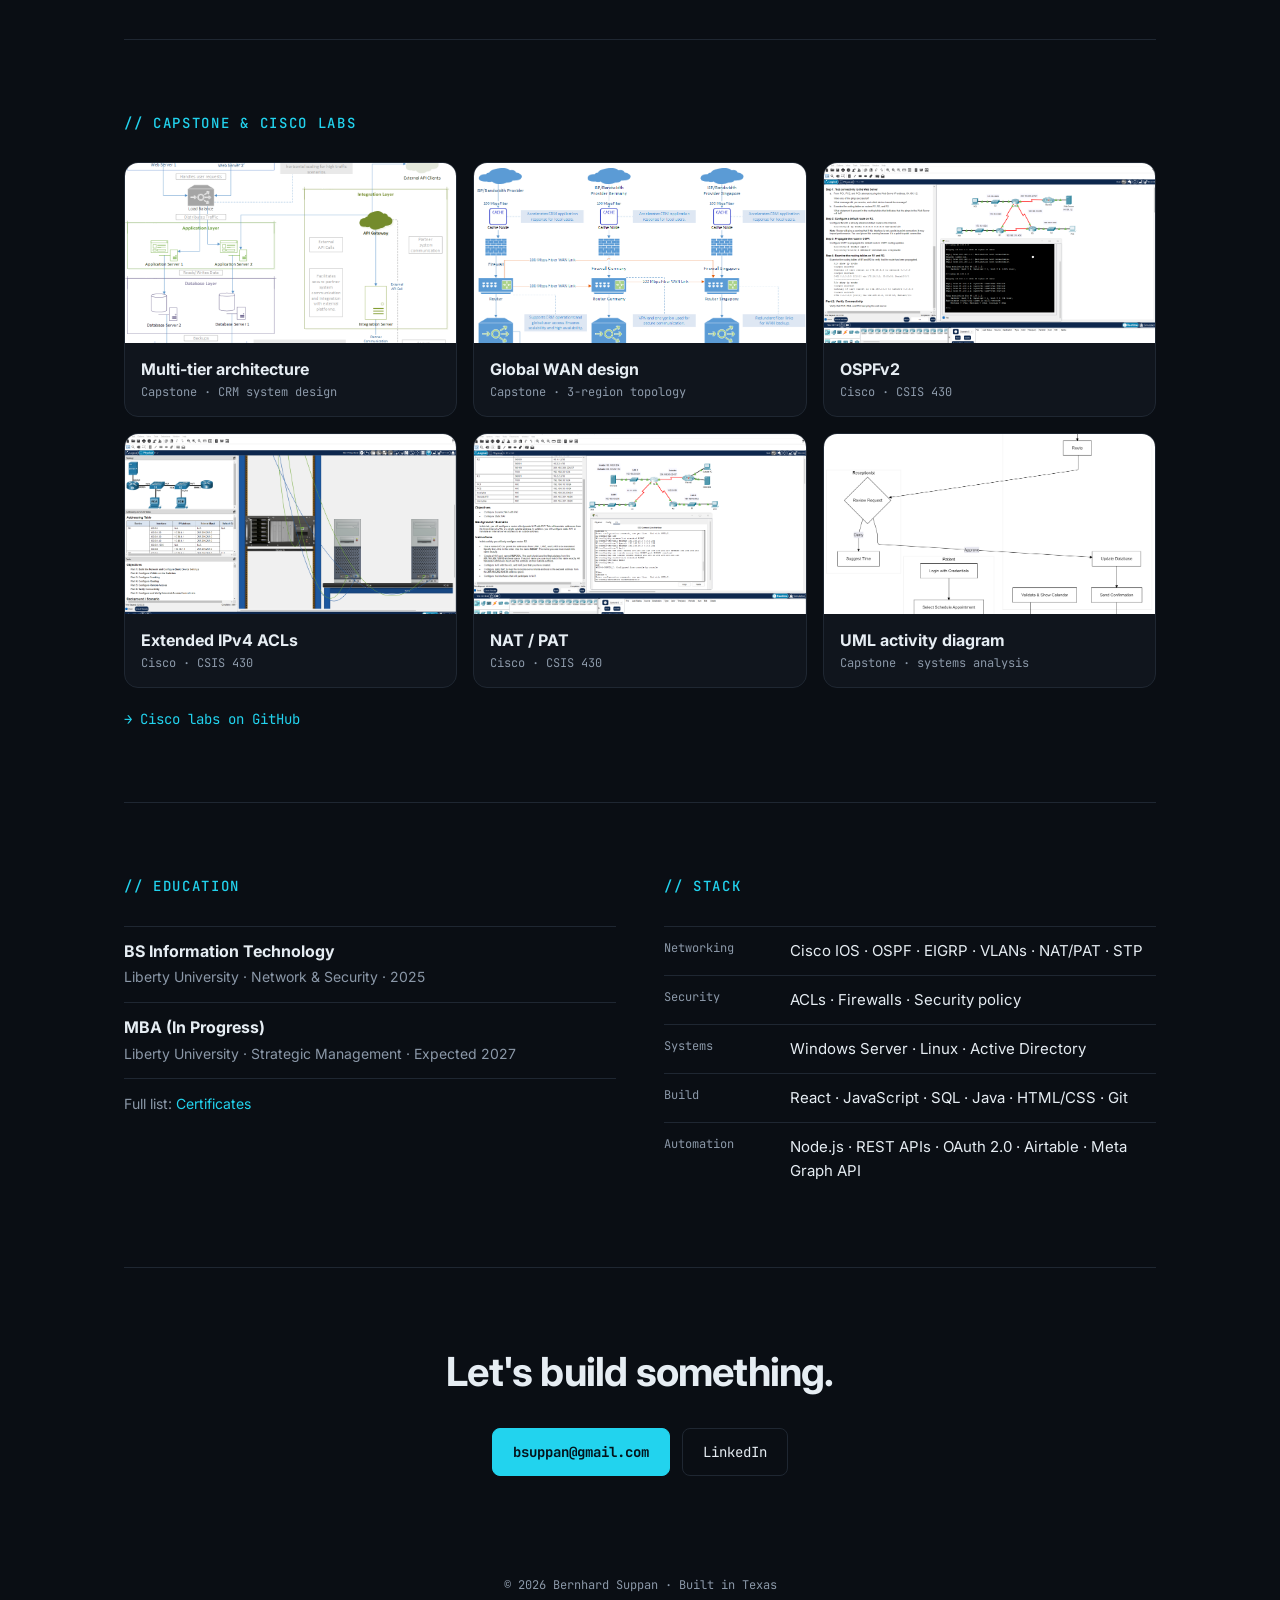
==== commit 29649b10: "Certificates section, project cards, smiling headshot" ====
--- a/index.html
+++ b/index.html
@@ -25,7 +25,7 @@
 .btn{font-family:var(--mono);font-size:14px;padding:12px 20px;border-radius:8px;border:1px solid var(--line);color:var(--tx)}
 .btn.p{background:var(--ac);color:#04121a;border-color:var(--ac);font-weight:700}
 .btn:hover{text-decoration:none;border-color:var(--ac)}
-.hero img{width:240px;height:240px;border-radius:20px;object-fit:cover;border:1px solid var(--line);filter:grayscale(.15)}
+.hero img{width:240px;height:240px;border-radius:20px;object-fit:cover;border:1px solid var(--line);background:#fff}
 section{padding:72px 0;border-bottom:1px solid var(--line)}
 h2{font-family:var(--mono);font-size:14px;font-weight:500;color:var(--ac);text-transform:uppercase;letter-spacing:.12em;margin-bottom:28px}
 .grid{display:grid;grid-template-columns:repeat(auto-fit,minmax(240px,1fr));gap:16px}
@@ -49,6 +49,15 @@
 .contact{text-align:center;border:0}.contact h3{font-size:clamp(28px,4vw,40px);letter-spacing:-.02em;margin-bottom:24px}
 .contact .btns{justify-content:center}
 footer{padding:28px 0;font-family:var(--mono);font-size:12px;color:var(--mute);text-align:center}
+.certs{display:grid;grid-template-columns:repeat(auto-fit,minmax(250px,1fr));gap:14px}
+.cert{background:var(--bg2);border:1px solid var(--line);border-left:3px solid var(--ac);border-radius:12px;padding:18px;display:flex;flex-direction:column;gap:6px}
+.cert b{font-size:16px}.cert span{color:var(--mute);font-size:13px;font-family:var(--mono)}.cert a.vf{font-family:var(--mono);font-size:13px;margin-top:auto}
+.badge{display:inline-block;font-family:var(--mono);font-size:11px;color:#04121a;background:var(--ac);border-radius:999px;padding:2px 8px;width:max-content}
+h3.sub{font-size:15px;color:var(--tx);margin:28px 0 14px;font-weight:600}h3.sub:first-of-type{margin-top:0}
+.pcard{padding:0;overflow:hidden}.pcard .vis{height:120px;display:flex;align-items:center;justify-content:center;font-size:44px}
+.pcard .body{padding:22px;display:flex;flex-direction:column;gap:10px;flex:1}.pcard .out{color:var(--tx);font-size:14px}.pcard .out b{color:var(--ac);font-family:var(--mono);font-size:12px;font-weight:500;display:block}
+.v1{background:linear-gradient(135deg,#0e7490,#7c3aed)}.v2{background:linear-gradient(135deg,#15803d,#0e7490)}.v3{background:linear-gradient(135deg,#b45309,#be185d)}.v4{background:linear-gradient(135deg,#1d4ed8,#22d3ee)}.v5{background:linear-gradient(135deg,#334155,#0f766e)}
+#work .grid{grid-template-columns:repeat(auto-fit,minmax(290px,1fr));gap:20px}
 @media(max-width:760px){.hero{grid-template-columns:1fr;min-height:auto;padding-top:16px;gap:28px}.hero img{width:120px;height:120px;order:-1}nav .links{display:none}.two{grid-template-columns:1fr}section{padding:52px 0}}
 </style>
 <!-- Google Analytics 4 (G-V70C5KFFZ8): fires only on the live domain, not on previews/localhost -->
@@ -78,24 +87,20 @@
 </head>
 <body>
 <div class="wrap">
-<nav><a class="logo" href="#">bernhard<b>.</b>suppan</a><div class="links"><a href="#work">work</a><a href="#labs">labs</a><a href="#creds">credentials</a><a href="#contact">contact</a></div></nav>
+<nav><a class="logo" href="#">bernhard<b>.</b>suppan</a><div class="links"><a href="#certificates">certificates</a><a href="#work">projects</a><a href="#labs">labs</a><a href="#creds">education</a><a href="#contact">contact</a></div></nav>
 <header class="hero">
 <div>
 <div class="eyebrow">&gt; Bernhard Suppan · Texas</div>
 <h1>Local SEO + <em>AI automation</em> for small businesses.</h1>
 <p class="sub">BS in IT (Network &amp; Security). MBA in progress. I build the systems that run my own businesses.</p>
-<div class="btns"><a class="btn p" href="#work">See the work</a><a class="btn" href="https://www.linkedin.com/in/bernhardsuppan" target="_blank" rel="noopener">LinkedIn</a><a class="btn" href="https://github.com/Rheingold777" target="_blank" rel="noopener">GitHub</a></div>
+<div class="btns"><a class="btn p" href="#work">See the projects</a><a class="btn" href="#certificates">Certificates</a><a class="btn" href="https://www.linkedin.com/in/bernhardsuppan" target="_blank" rel="noopener">LinkedIn</a><a class="btn" href="https://github.com/Rheingold777" target="_blank" rel="noopener">GitHub</a></div>
 </div>
-<img src="assets/headshot.png" alt="Bernhard Suppan">
+<picture><source srcset="assets/headshot.webp" type="image/webp"><img src="assets/headshot.jpg" alt="Bernhard Suppan, smiling headshot" width="640" height="640"></picture>
 </header>
 
-<section id="work"><h2>// AI &amp; Automation</h2><div class="grid">
-<article class="card"><div class="k">01 / AI system</div><h3><a href="https://sermonrecap.church" target="_blank" rel="noopener">SermonRecap ↗</a></h3><p>Turns sermons into recaps and texts for New Life Hutto.</p><div class="chips"><span>Muse</span><span>ChatGPT</span><span>Claude</span><span>Gemini</span></div></article>
-<article class="card"><div class="k">02 / Local SEO</div><h3>Local SEO &amp; AI Search</h3><p><a href="https://rheingolddigital.com" target="_blank" rel="noopener">Rheingold Digital</a>. My own sites: notaryhub365.com · texasapostille365.com · austintxnotary.com · taylortxnotary.com · gatesvilletxnotary.com</p><div class="chips"><span>Local SEO</span><span>AI search</span><span>Domains</span></div></article>
-<article class="card"><div class="k">03 / Automation</div><h3>Multi-Bot AI Assistant</h3><p>AI bots that run day-to-day operations across my businesses.</p><div class="chips"><span>Gmail</span><span>Airtable</span><span>Social</span><span>Google APIs</span></div></article>
-<article class="card"><div class="k">04 / App</div><h3><a href="https://agentlingo.app" target="_blank" rel="noopener">AgentLingo ↗</a></h3><p>Game-style study app for the real estate license exam: bite-sized lessons, streaks and XP for the national and Texas salesperson exams.</p><div class="chips"><span>Web app</span><span>EdTech</span><span>Real estate</span></div></article>
-<article class="card"><div class="k">05 / Live demo</div><h3><a href="https://rheingold777.github.io/atx-crm-demo/" target="_blank" rel="noopener">ATX Data Guard CRM ↗</a></h3><p>React app built for my IT Capstone. <a href="https://github.com/Rheingold777/atx-crm-demo" target="_blank" rel="noopener">Source</a></p><div class="chips"><span>React</span><span>JavaScript</span><span>Hooks</span></div></article>
-</div></section>
+<section id="certificates"><h2>// Certificates</h2><h3 class="sub">Anthropic · Claude Academy</h3><div class="certs"><div class="cert"><span class="badge">Passed 100%</span><b>Claude 101</b><span>Anthropic · Oct 2026</span><a class="vf" href="https://verify.skilljar.com/c/3dv4jkt984a2" target="_blank" rel="noopener">Verify ↗</a></div><div class="cert"><span class="badge">Passed 100%</span><b>AI Fluency: Framework &amp; Foundations</b><span>Anthropic · Oct 2026</span><a class="vf" href="https://academy.claude.com/verify/4eb1d12a921b70a8415e87278ca25619" target="_blank" rel="noopener">Verify ↗</a></div><div class="cert"><span class="badge">Passed 100%</span><b>Claude Code in Action</b><span>Anthropic · Oct 2026</span><a class="vf" href="https://academy.claude.com/verify/f83b4004936eb5883d4b7469997f448d" target="_blank" rel="noopener">Verify ↗</a></div><div class="cert"><span class="badge">Passed 100%</span><b>Introduction to Model Context Protocol</b><span>Anthropic · Oct 2026</span><a class="vf" href="https://academy.claude.com/verify/8bc126b3c636fe4b3e0284db522e80e6" target="_blank" rel="noopener">Verify ↗</a></div><div class="cert"><span class="badge">Passed 100%</span><b>Model Context Protocol: Advanced Topics</b><span>Anthropic · Oct 2026</span><a class="vf" href="https://academy.claude.com/verify/62d82185ee038b88aa3bcbc15c853c36" target="_blank" rel="noopener">Verify ↗</a></div></div><h3 class="sub">Google</h3><div class="certs"><div class="cert"><b>Introduction to Large Language Models</b><span>Google Cloud · Oct 2026</span></div><div class="cert"><b>Introduction to Generative AI</b><span>Google Cloud · Oct 2026</span></div><div class="cert"><b>Fundamentals of Digital Marketing</b><span>Google · Oct 2026 · Credential ID 483666419</span></div></div><h3 class="sub">Education &amp; IT</h3><div class="certs"><div class="cert"><b>BS Information Technology</b><span>Liberty University · Network &amp; Security · 2025</span></div><div class="cert"><b>MBA (In Progress)</b><span>Liberty University · Strategic Management · Expected 2027</span></div><div class="cert"><b>CompTIA A+ Coursework</b><span>Hardware &amp; OS · Exam prep complete</span></div></div></section>
+
+<section id="work"><h2>// Projects</h2><div class="grid"><article class="card pcard"><div class="vis v1" aria-hidden="true">🎙️</div><div class="body"><div class="k">01 / AI system</div><h3><a href="https://sermonrecap.church" target="_blank" rel="noopener">SermonRecap ↗</a></h3><p>Turns each sermon into a written recap and follow-up texts for New Life Hutto.</p><div class="out"><b>Outcome</b>Sermon → recap &amp; texts, ready to share</div><div class="chips"><span>Muse</span><span>ChatGPT</span><span>Claude</span><span>Gemini</span></div></div></article><article class="card pcard"><div class="vis v4" aria-hidden="true">📚</div><div class="body"><div class="k">02 / App</div><h3><a href="https://agentlingo.app" target="_blank" rel="noopener">Agent Lingo ↗</a></h3><p>Game-style study app for the real estate license exam: bite-sized lessons, streaks and XP for the national and Texas salesperson exams.</p><div class="out"><b>Outcome</b>Live web app at agentlingo.app</div><div class="chips"><span>Web app</span><span>EdTech</span><span>Real estate</span></div></div></article><article class="card pcard"><div class="vis v2" aria-hidden="true">📍</div><div class="body"><div class="k">03 / Local SEO</div><h3><a href="https://rheingolddigital.com" target="_blank" rel="noopener">Rheingold Digital · Local SEO &amp; AI Search ↗</a></h3><p>Local SEO and AI-search work for small businesses, proven first on my own sites: notaryhub365.com · texasapostille365.com · austintxnotary.com · taylortxnotary.com · gatesvilletxnotary.com</p><div class="out"><b>Outcome</b>A network of live local service sites I run</div><div class="chips"><span>Local SEO</span><span>AI search</span><span>Domains</span></div></div></article><article class="card pcard"><div class="vis v3" aria-hidden="true">🤖</div><div class="body"><div class="k">04 / Automation</div><h3>Multi-Bot AI Assistant</h3><p>A team of AI bots that handles day-to-day operations across my businesses: email triage, scheduling, Airtable tracking and social posting.</p><div class="out"><b>Outcome</b>Runs my daily operations</div><div class="chips"><span>Gmail</span><span>Airtable</span><span>Social</span><span>Google APIs</span></div></div></article><article class="card pcard"><div class="vis v5" aria-hidden="true">🛡️</div><div class="body"><div class="k">05 / Live demo</div><h3><a href="https://rheingold777.github.io/atx-crm-demo/" target="_blank" rel="noopener">ATX Data Guard CRM ↗</a></h3><p>React CRM built for my IT Capstone. <a href="https://github.com/Rheingold777/atx-crm-demo" target="_blank" rel="noopener">Source</a></p><div class="out"><b>Outcome</b>Working demo + public source</div><div class="chips"><span>React</span><span>JavaScript</span><span>Hooks</span></div></div></article></div></section>
 
 <section><h2>// Businesses</h2><ul class="v"><li><a href="https://rheingolddigital.com" target="_blank" rel="noopener">Rheingold Digital</a><span>Local SEO for small businesses, Austin</span></li><li><a href="https://notaryhub365.com" target="_blank" rel="noopener">NotaryHub365</a><span>Mobile notary &amp; loan signing, Austin/Round Rock</span></li><li><a href="https://churchlaunchpad.org" target="_blank" rel="noopener">ChurchLaunchpad</a><span>Social media marketing for churches</span></li><li><a href="https://realtormarketingai.com" target="_blank" rel="noopener">RealtorMarketingAI</a><span>AI marketing for real estate agents</span></li></ul></section>
 
@@ -110,15 +115,7 @@
 <p class="more"><a href="https://github.com/Rheingold777/cisco-networking-labs" target="_blank" rel="noopener">→ Cisco labs on GitHub</a></p></section>
 
 <section id="creds"><div class="two">
-<div><h2 id="ai-automation">// Credentials</h2>
-<div class="cred"><b>BS Information Technology</b><span>Liberty University · Network &amp; Security · 2025</span></div>
-<div class="cred"><b>MBA (In Progress)</b><span>Liberty University · Strategic Management · Expected 2027</span></div>
-<div class="cred"><b>CompTIA A+ Coursework</b><span>Hardware &amp; OS · Exam prep complete</span></div>
-<div class="cred"><b>Introduction to Large Language Models</b><span>Google Cloud · Oct 2026</span></div>
-<div class="cred"><b>Introduction to Generative AI</b><span>Google Cloud · Oct 2026</span></div>
-<div class="cred"><b>Fundamentals of Digital Marketing</b><span>Google · Oct 2026 · Credential ID 483666419</span></div>
-<div class="cred"><b><a href="https://anthropic.skilljar.com/claude-101" target="_blank" rel="noopener">Claude 101</a></b><span>Anthropic Academy · Oct 2026</span></div>
-<div class="cred"><span>More AI courses in progress</span></div>
+<div><h2 id="ai-automation">// Education</h2><div class="cred"><b>BS Information Technology</b><span>Liberty University · Network &amp; Security · 2025</span></div><div class="cred"><b>MBA (In Progress)</b><span>Liberty University · Strategic Management · Expected 2027</span></div><div class="cred"><span>Full list: <a href="#certificates">Certificates</a></span></div>
 </div>
 <div><h2>// Stack</h2><div class="row"><span class="k">Networking</span><span>Cisco IOS · OSPF · EIGRP · VLANs · NAT/PAT · STP</span></div><div class="row"><span class="k">Security</span><span>ACLs · Firewalls · Security policy</span></div><div class="row"><span class="k">Systems</span><span>Windows Server · Linux · Active Directory</span></div><div class="row"><span class="k">Build</span><span>React · JavaScript · SQL · Java · HTML/CSS · Git</span></div><div class="row"><span class="k">Automation</span><span>Node.js · REST APIs · OAuth 2.0 · Airtable · Meta Graph API</span></div></div>
 </div></section>
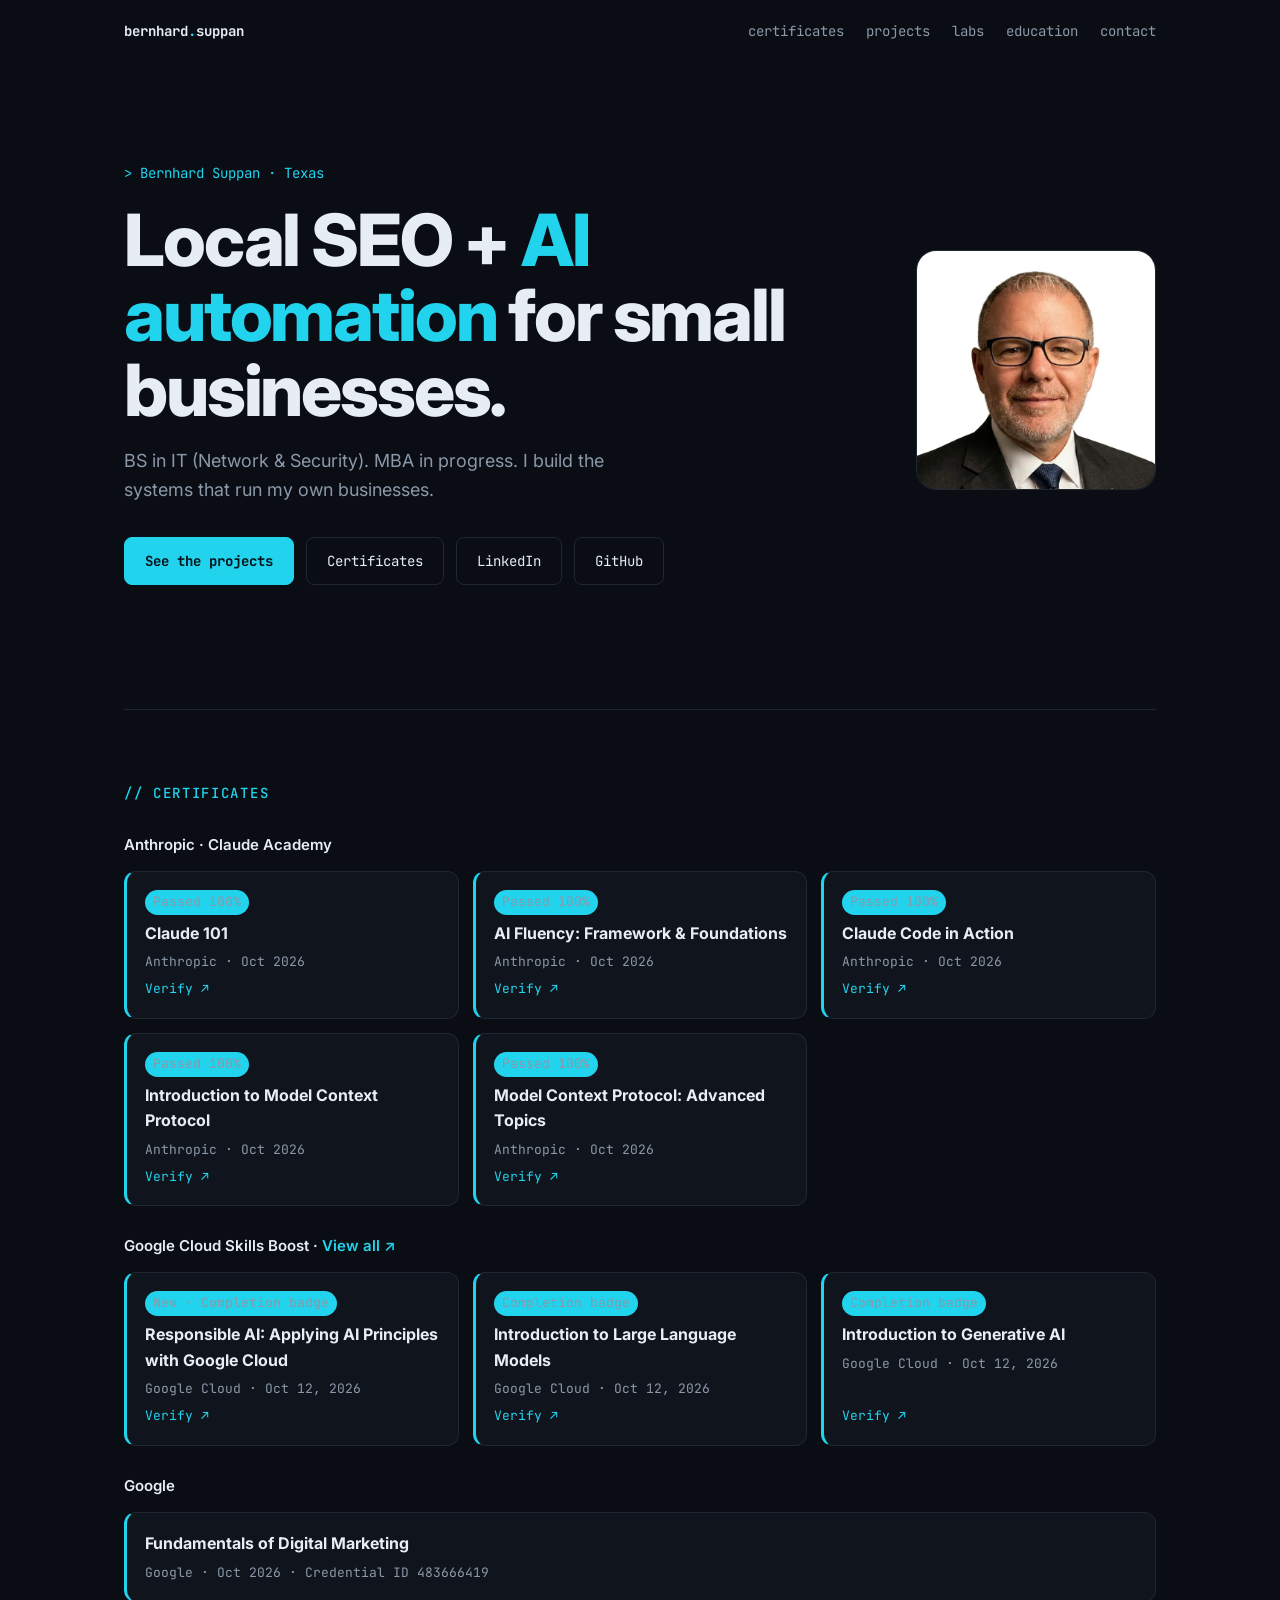
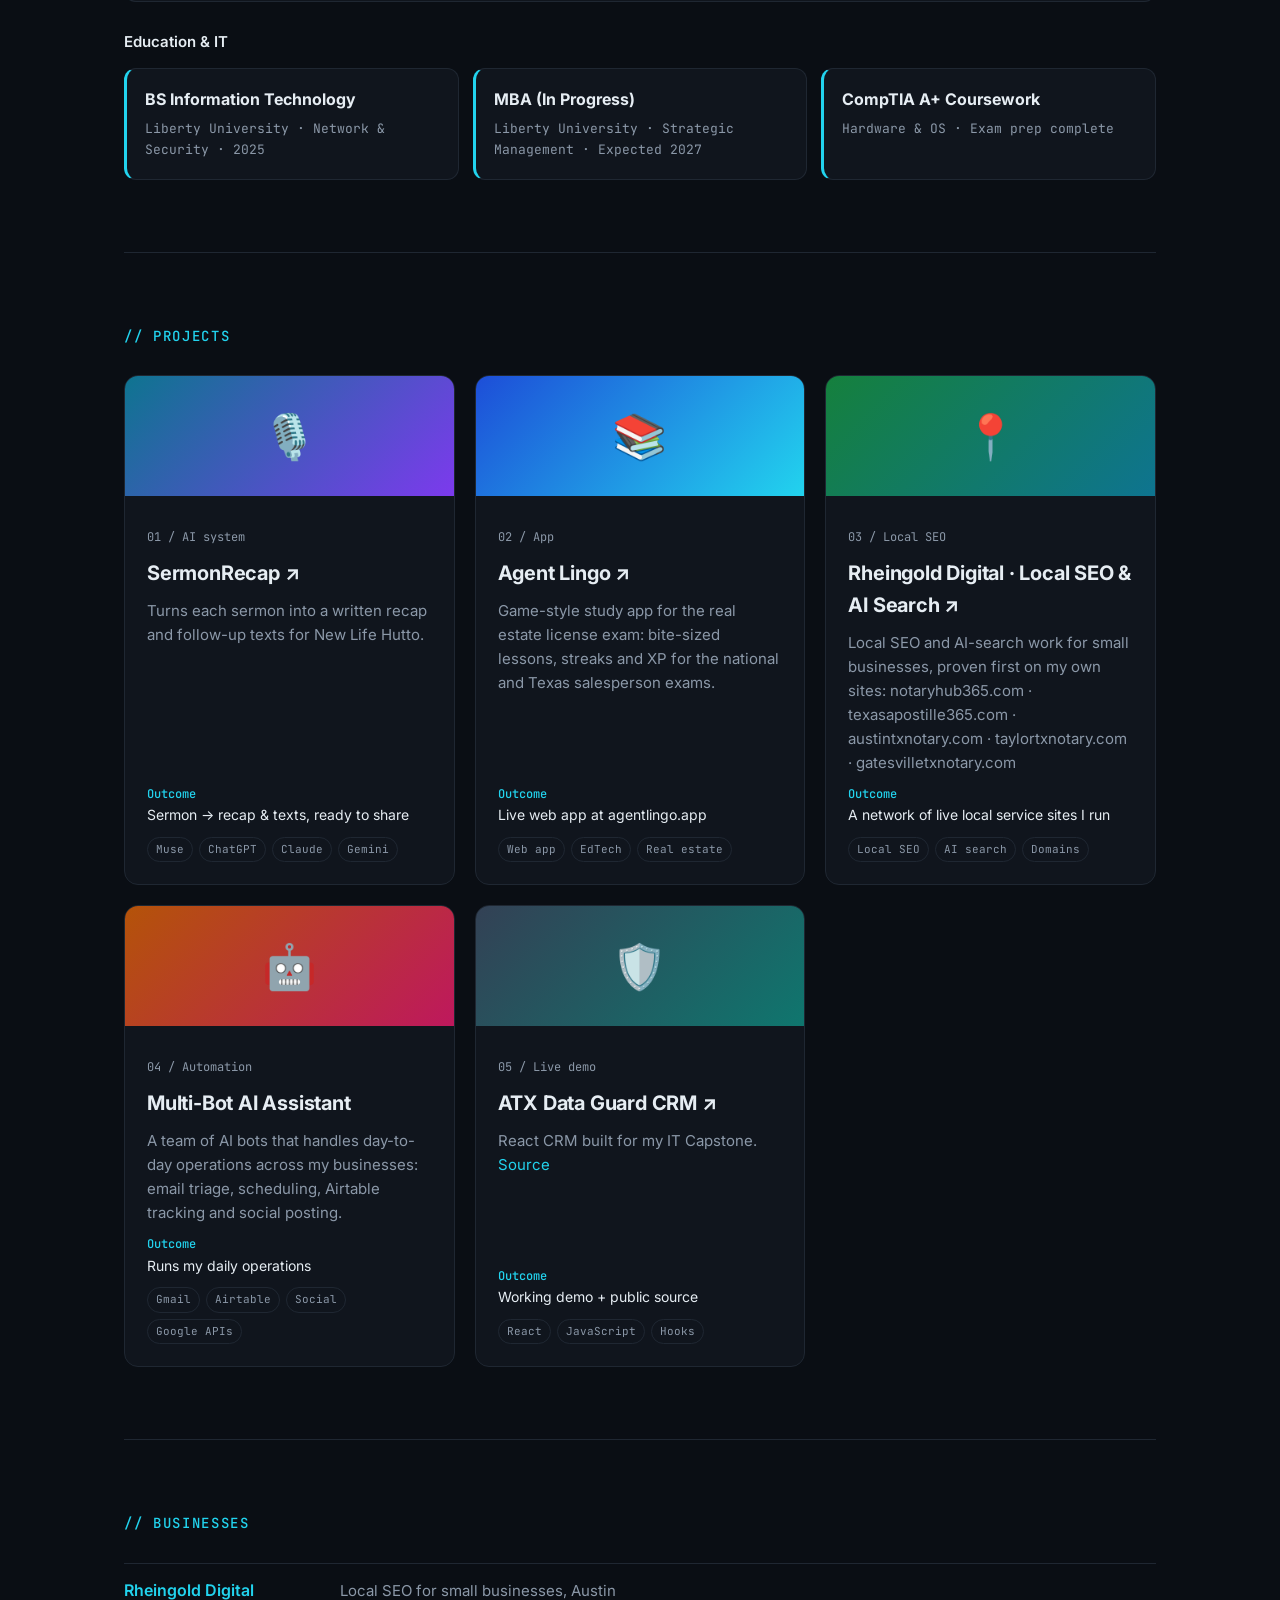
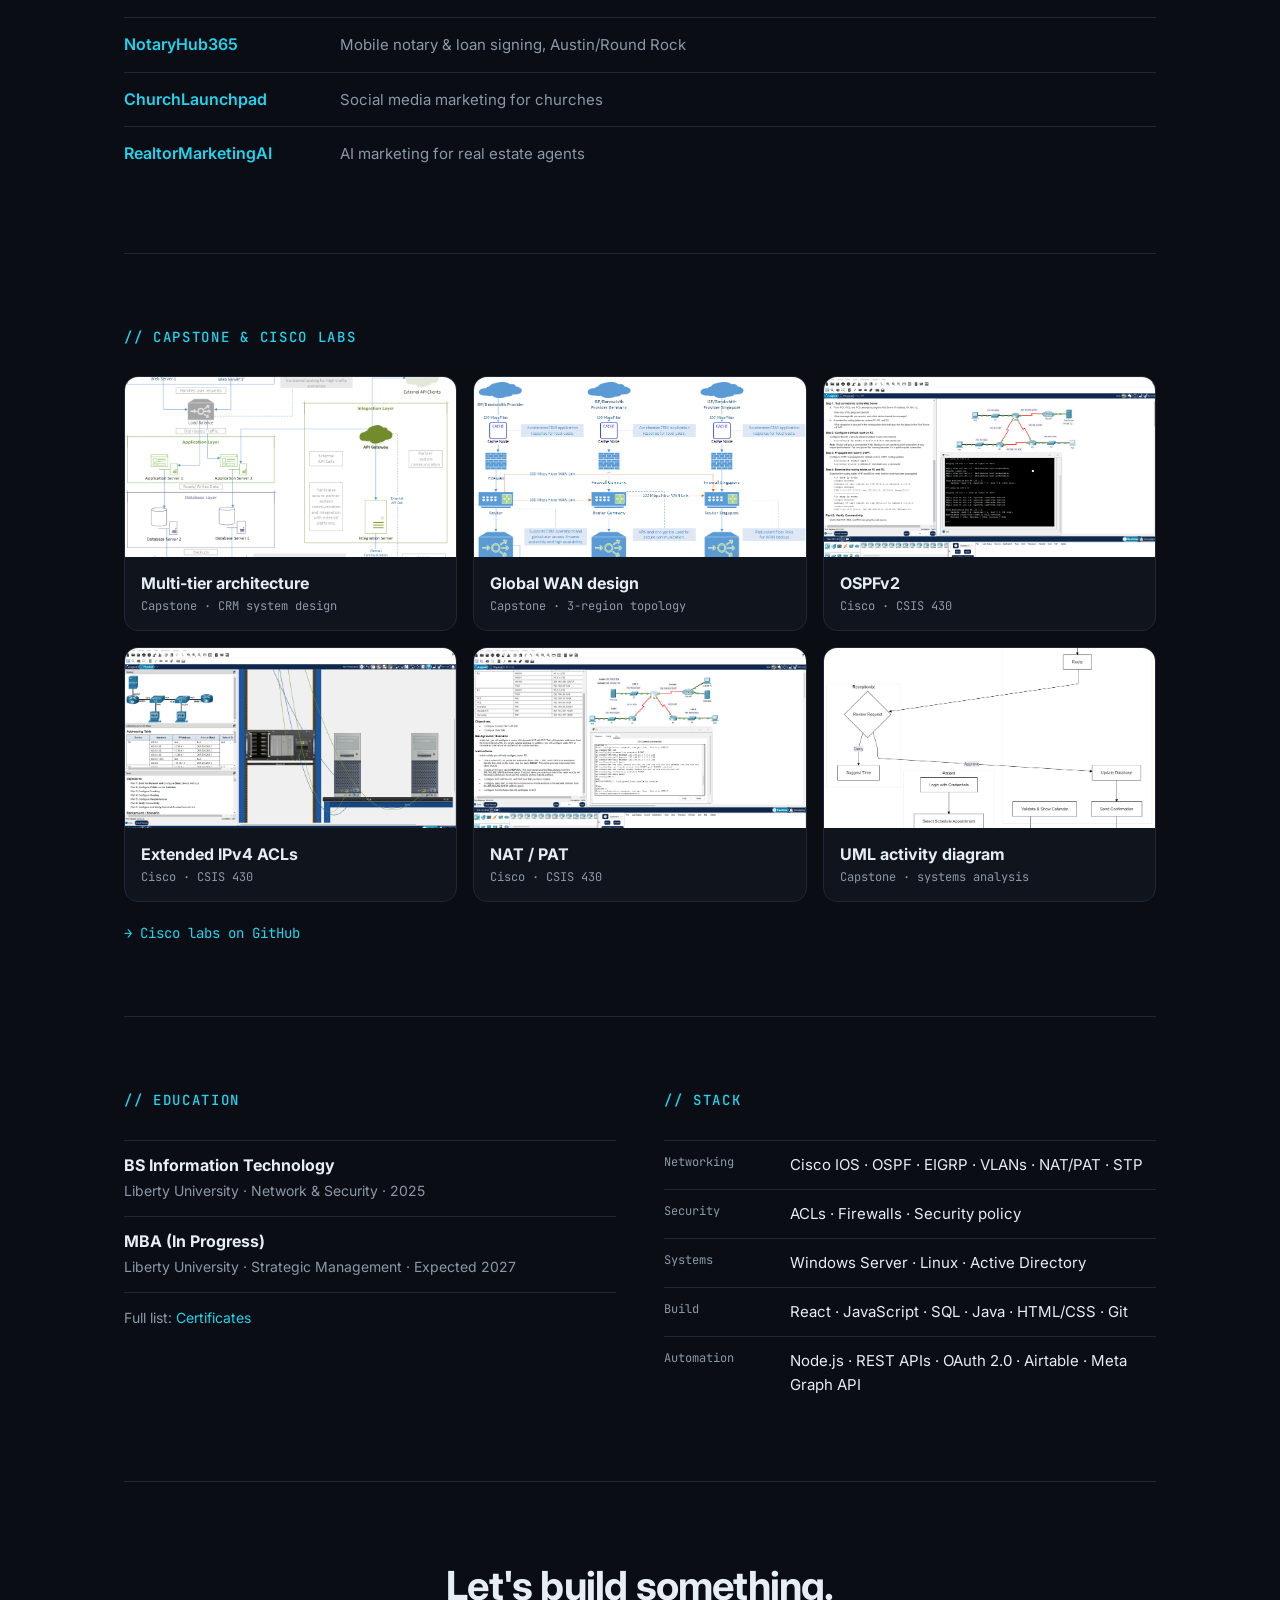
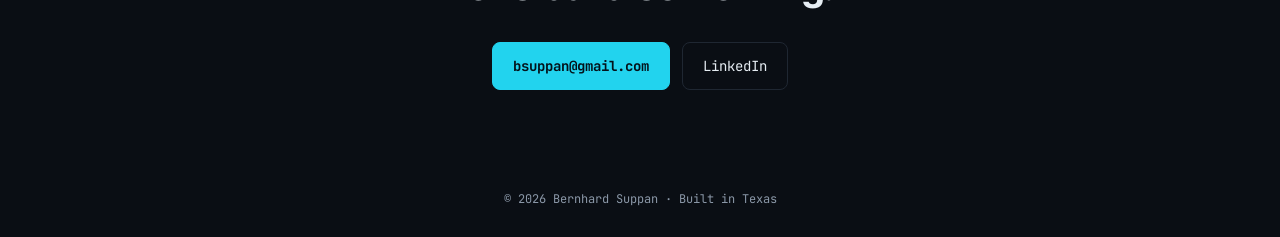
==== commit 4fc8e5f4: "Add Google Cloud Skills Boost badges with verify links" ====
--- a/index.html
+++ b/index.html
@@ -98,7 +98,7 @@
 <picture><source srcset="assets/headshot.webp" type="image/webp"><img src="assets/headshot.jpg" alt="Bernhard Suppan, smiling headshot" width="640" height="640"></picture>
 </header>
 
-<section id="certificates"><h2>// Certificates</h2><h3 class="sub">Anthropic · Claude Academy</h3><div class="certs"><div class="cert"><span class="badge">Passed 100%</span><b>Claude 101</b><span>Anthropic · Oct 2026</span><a class="vf" href="https://verify.skilljar.com/c/3dv4jkt984a2" target="_blank" rel="noopener">Verify ↗</a></div><div class="cert"><span class="badge">Passed 100%</span><b>AI Fluency: Framework &amp; Foundations</b><span>Anthropic · Oct 2026</span><a class="vf" href="https://academy.claude.com/verify/4eb1d12a921b70a8415e87278ca25619" target="_blank" rel="noopener">Verify ↗</a></div><div class="cert"><span class="badge">Passed 100%</span><b>Claude Code in Action</b><span>Anthropic · Oct 2026</span><a class="vf" href="https://academy.claude.com/verify/f83b4004936eb5883d4b7469997f448d" target="_blank" rel="noopener">Verify ↗</a></div><div class="cert"><span class="badge">Passed 100%</span><b>Introduction to Model Context Protocol</b><span>Anthropic · Oct 2026</span><a class="vf" href="https://academy.claude.com/verify/8bc126b3c636fe4b3e0284db522e80e6" target="_blank" rel="noopener">Verify ↗</a></div><div class="cert"><span class="badge">Passed 100%</span><b>Model Context Protocol: Advanced Topics</b><span>Anthropic · Oct 2026</span><a class="vf" href="https://academy.claude.com/verify/62d82185ee038b88aa3bcbc15c853c36" target="_blank" rel="noopener">Verify ↗</a></div></div><h3 class="sub">Google</h3><div class="certs"><div class="cert"><b>Introduction to Large Language Models</b><span>Google Cloud · Oct 2026</span></div><div class="cert"><b>Introduction to Generative AI</b><span>Google Cloud · Oct 2026</span></div><div class="cert"><b>Fundamentals of Digital Marketing</b><span>Google · Oct 2026 · Credential ID 483666419</span></div></div><h3 class="sub">Education &amp; IT</h3><div class="certs"><div class="cert"><b>BS Information Technology</b><span>Liberty University · Network &amp; Security · 2025</span></div><div class="cert"><b>MBA (In Progress)</b><span>Liberty University · Strategic Management · Expected 2027</span></div><div class="cert"><b>CompTIA A+ Coursework</b><span>Hardware &amp; OS · Exam prep complete</span></div></div></section>
+<section id="certificates"><h2>// Certificates</h2><h3 class="sub">Anthropic · Claude Academy</h3><div class="certs"><div class="cert"><span class="badge">Passed 100%</span><b>Claude 101</b><span>Anthropic · Oct 2026</span><a class="vf" href="https://verify.skilljar.com/c/3dv4jkt984a2" target="_blank" rel="noopener">Verify ↗</a></div><div class="cert"><span class="badge">Passed 100%</span><b>AI Fluency: Framework &amp; Foundations</b><span>Anthropic · Oct 2026</span><a class="vf" href="https://academy.claude.com/verify/4eb1d12a921b70a8415e87278ca25619" target="_blank" rel="noopener">Verify ↗</a></div><div class="cert"><span class="badge">Passed 100%</span><b>Claude Code in Action</b><span>Anthropic · Oct 2026</span><a class="vf" href="https://academy.claude.com/verify/f83b4004936eb5883d4b7469997f448d" target="_blank" rel="noopener">Verify ↗</a></div><div class="cert"><span class="badge">Passed 100%</span><b>Introduction to Model Context Protocol</b><span>Anthropic · Oct 2026</span><a class="vf" href="https://academy.claude.com/verify/8bc126b3c636fe4b3e0284db522e80e6" target="_blank" rel="noopener">Verify ↗</a></div><div class="cert"><span class="badge">Passed 100%</span><b>Model Context Protocol: Advanced Topics</b><span>Anthropic · Oct 2026</span><a class="vf" href="https://academy.claude.com/verify/62d82185ee038b88aa3bcbc15c853c36" target="_blank" rel="noopener">Verify ↗</a></div></div><h3 class="sub">Google Cloud Skills Boost · <a href="https://www.skills.google/public_profiles/6789182f-9c75-49cd-b3df-f62cb9f403fa" target="_blank" rel="noopener">View all ↗</a></h3><div class="certs"><div class="cert"><span class="badge">New · Completion badge</span><b>Responsible AI: Applying AI Principles with Google Cloud</b><span>Google Cloud · Oct 12, 2026</span><a class="vf" href="https://www.skills.google/public_profiles/6789182f-9c75-49cd-b3df-f62cb9f403fa/badges/28826274" target="_blank" rel="noopener">Verify ↗</a></div><div class="cert"><span class="badge">Completion badge</span><b>Introduction to Large Language Models</b><span>Google Cloud · Oct 12, 2026</span><a class="vf" href="https://www.skills.google/public_profiles/6789182f-9c75-49cd-b3df-f62cb9f403fa/badges/28826271" target="_blank" rel="noopener">Verify ↗</a></div><div class="cert"><span class="badge">Completion badge</span><b>Introduction to Generative AI</b><span>Google Cloud · Oct 12, 2026</span><a class="vf" href="https://www.skills.google/public_profiles/6789182f-9c75-49cd-b3df-f62cb9f403fa/badges/28826254" target="_blank" rel="noopener">Verify ↗</a></div></div><h3 class="sub">Google</h3><div class="certs"><div class="cert"><b>Fundamentals of Digital Marketing</b><span>Google · Oct 2026 · Credential ID 483666419</span></div></div><h3 class="sub">Education &amp; IT</h3><div class="certs"><div class="cert"><b>BS Information Technology</b><span>Liberty University · Network &amp; Security · 2025</span></div><div class="cert"><b>MBA (In Progress)</b><span>Liberty University · Strategic Management · Expected 2027</span></div><div class="cert"><b>CompTIA A+ Coursework</b><span>Hardware &amp; OS · Exam prep complete</span></div></div></section>
 
 <section id="work"><h2>// Projects</h2><div class="grid"><article class="card pcard"><div class="vis v1" aria-hidden="true">🎙️</div><div class="body"><div class="k">01 / AI system</div><h3><a href="https://sermonrecap.church" target="_blank" rel="noopener">SermonRecap ↗</a></h3><p>Turns each sermon into a written recap and follow-up texts for New Life Hutto.</p><div class="out"><b>Outcome</b>Sermon → recap &amp; texts, ready to share</div><div class="chips"><span>Muse</span><span>ChatGPT</span><span>Claude</span><span>Gemini</span></div></div></article><article class="card pcard"><div class="vis v4" aria-hidden="true">📚</div><div class="body"><div class="k">02 / App</div><h3><a href="https://agentlingo.app" target="_blank" rel="noopener">Agent Lingo ↗</a></h3><p>Game-style study app for the real estate license exam: bite-sized lessons, streaks and XP for the national and Texas salesperson exams.</p><div class="out"><b>Outcome</b>Live web app at agentlingo.app</div><div class="chips"><span>Web app</span><span>EdTech</span><span>Real estate</span></div></div></article><article class="card pcard"><div class="vis v2" aria-hidden="true">📍</div><div class="body"><div class="k">03 / Local SEO</div><h3><a href="https://rheingolddigital.com" target="_blank" rel="noopener">Rheingold Digital · Local SEO &amp; AI Search ↗</a></h3><p>Local SEO and AI-search work for small businesses, proven first on my own sites: notaryhub365.com · texasapostille365.com · austintxnotary.com · taylortxnotary.com · gatesvilletxnotary.com</p><div class="out"><b>Outcome</b>A network of live local service sites I run</div><div class="chips"><span>Local SEO</span><span>AI search</span><span>Domains</span></div></div></article><article class="card pcard"><div class="vis v3" aria-hidden="true">🤖</div><div class="body"><div class="k">04 / Automation</div><h3>Multi-Bot AI Assistant</h3><p>A team of AI bots that handles day-to-day operations across my businesses: email triage, scheduling, Airtable tracking and social posting.</p><div class="out"><b>Outcome</b>Runs my daily operations</div><div class="chips"><span>Gmail</span><span>Airtable</span><span>Social</span><span>Google APIs</span></div></div></article><article class="card pcard"><div class="vis v5" aria-hidden="true">🛡️</div><div class="body"><div class="k">05 / Live demo</div><h3><a href="https://rheingold777.github.io/atx-crm-demo/" target="_blank" rel="noopener">ATX Data Guard CRM ↗</a></h3><p>React CRM built for my IT Capstone. <a href="https://github.com/Rheingold777/atx-crm-demo" target="_blank" rel="noopener">Source</a></p><div class="out"><b>Outcome</b>Working demo + public source</div><div class="chips"><span>React</span><span>JavaScript</span><span>Hooks</span></div></div></article></div></section>
 
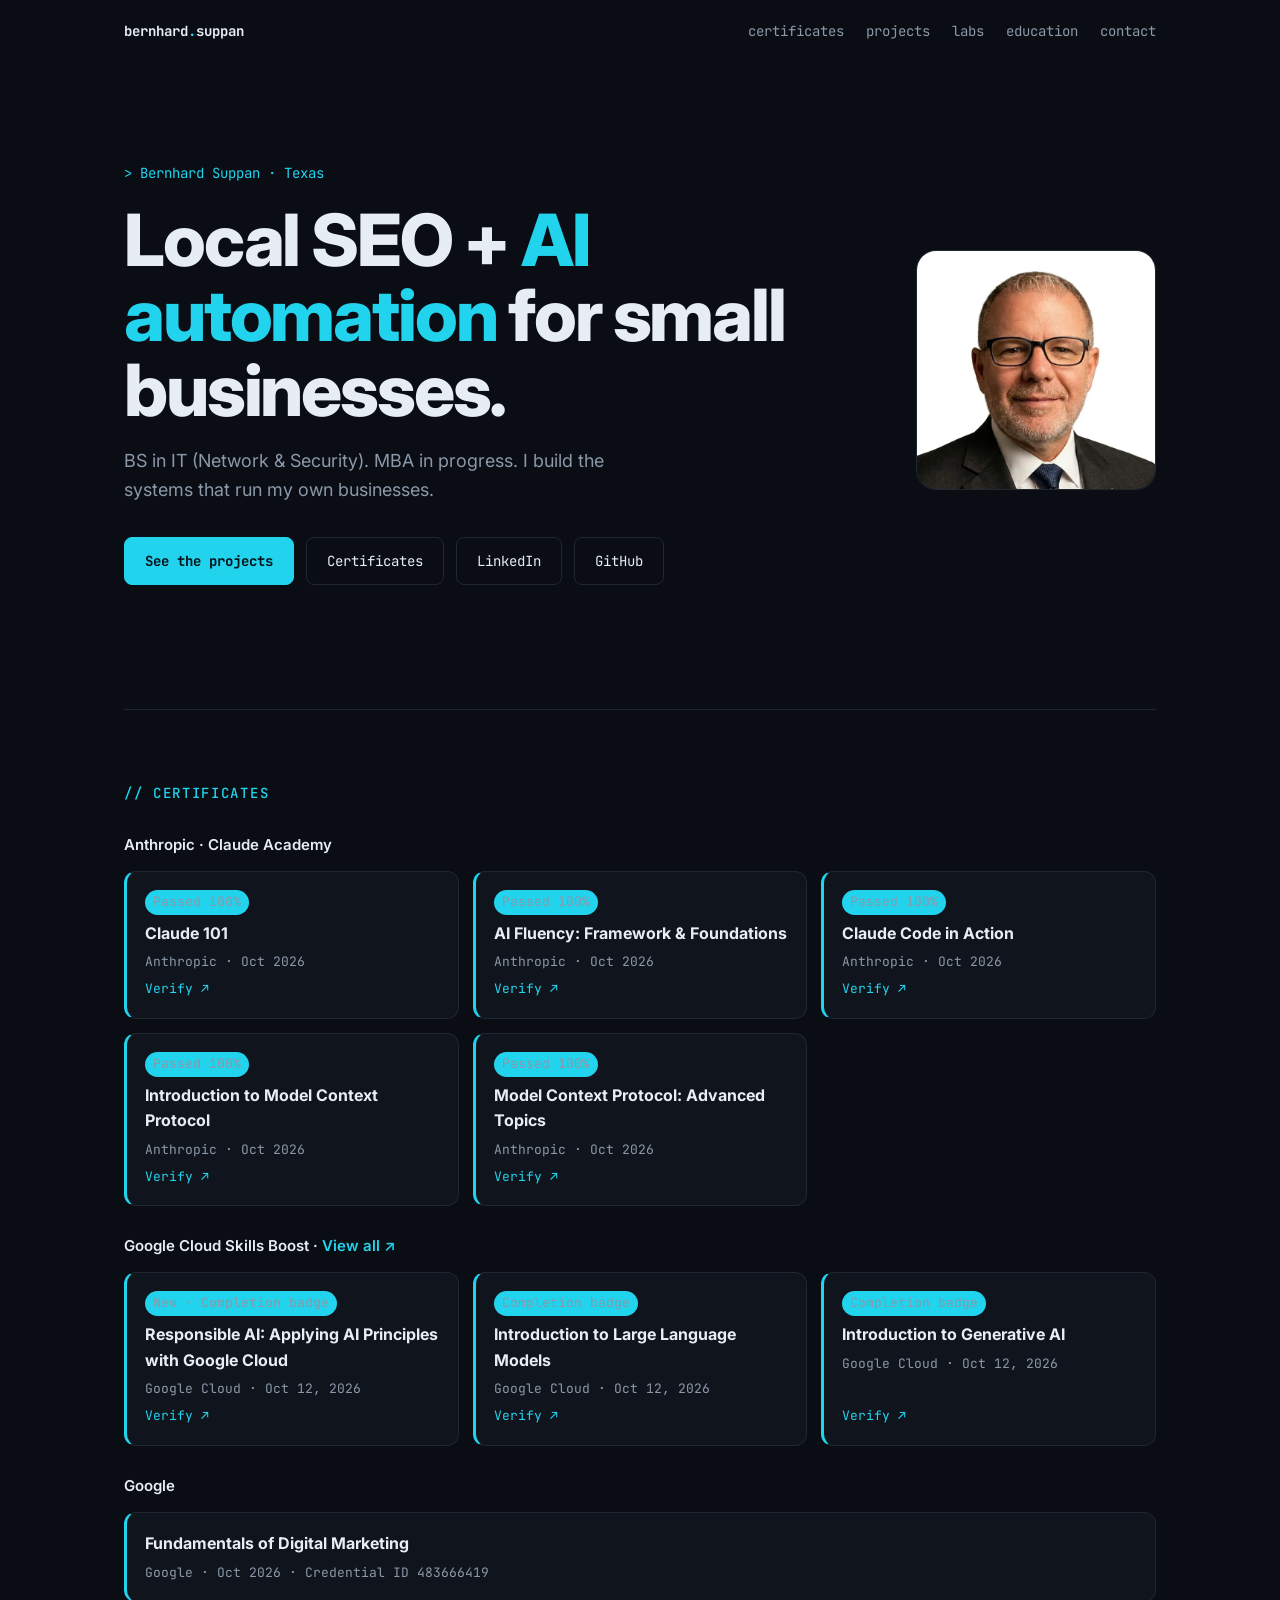
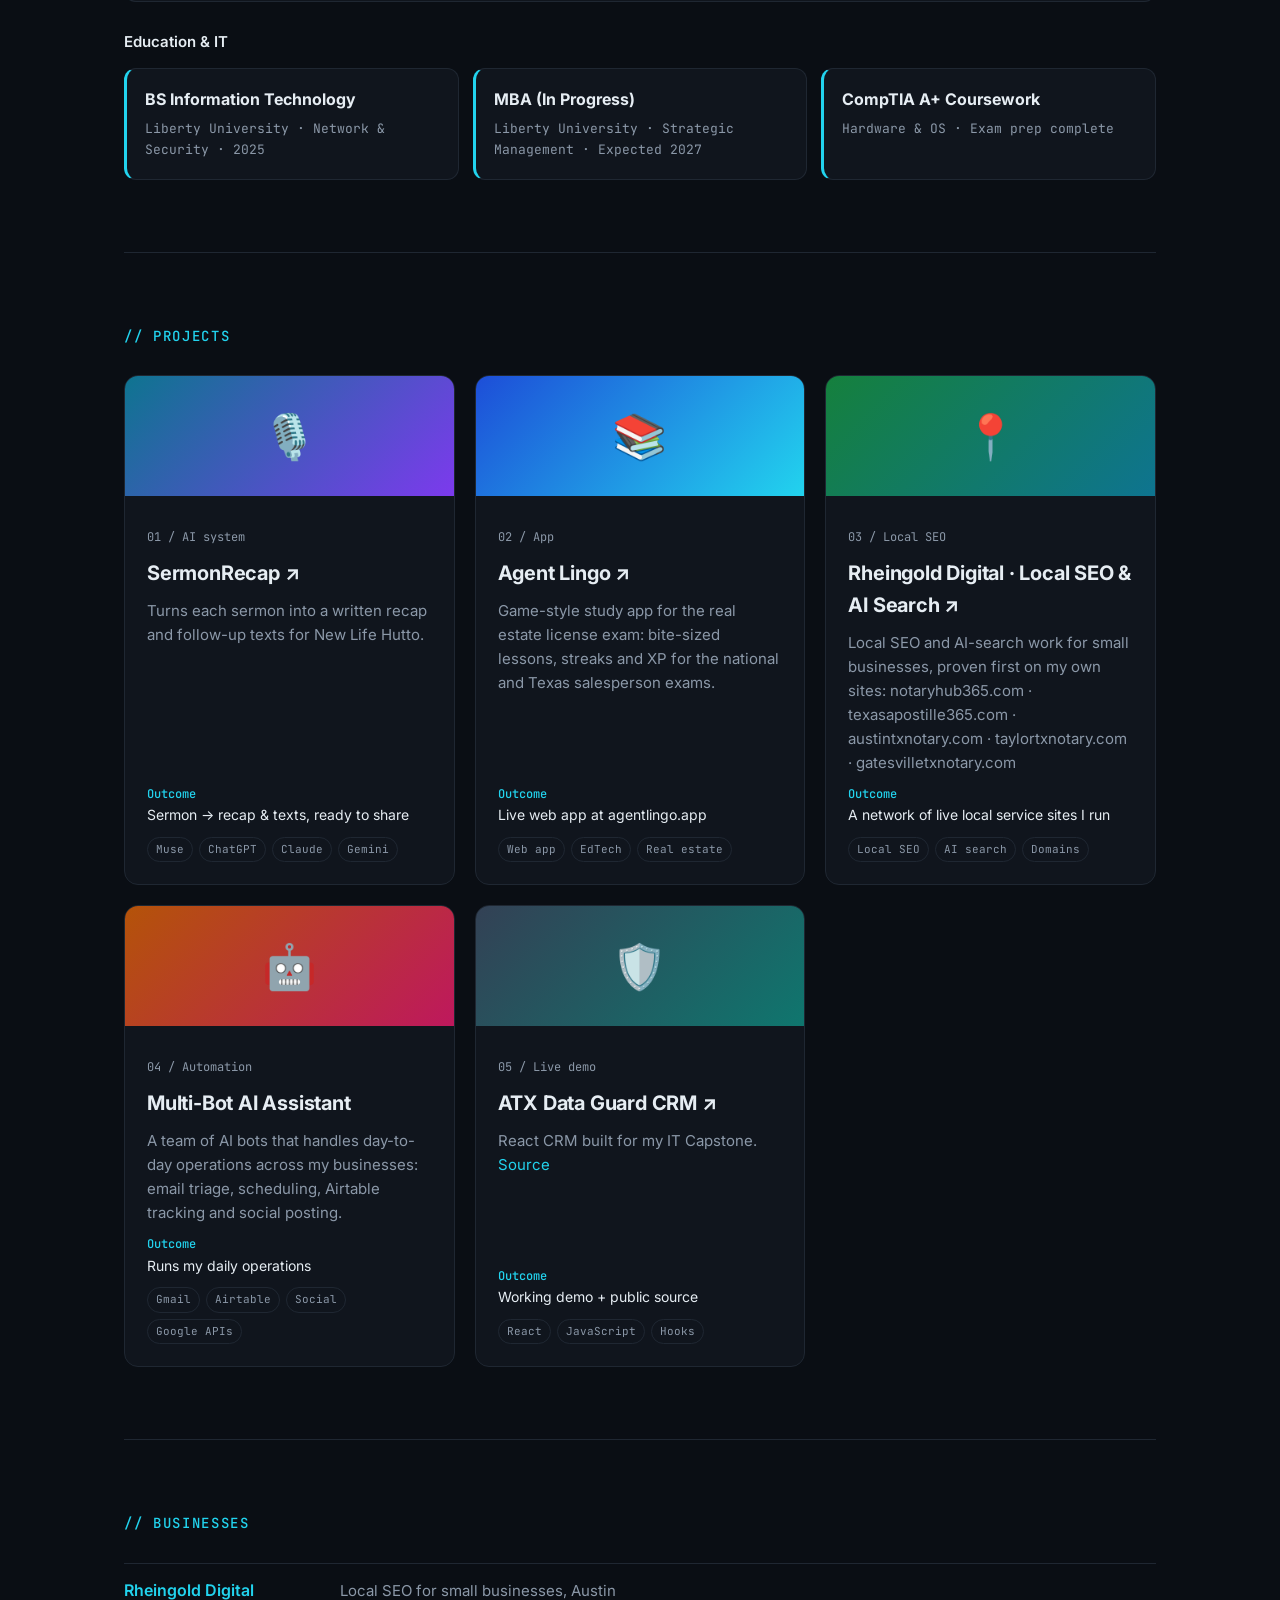
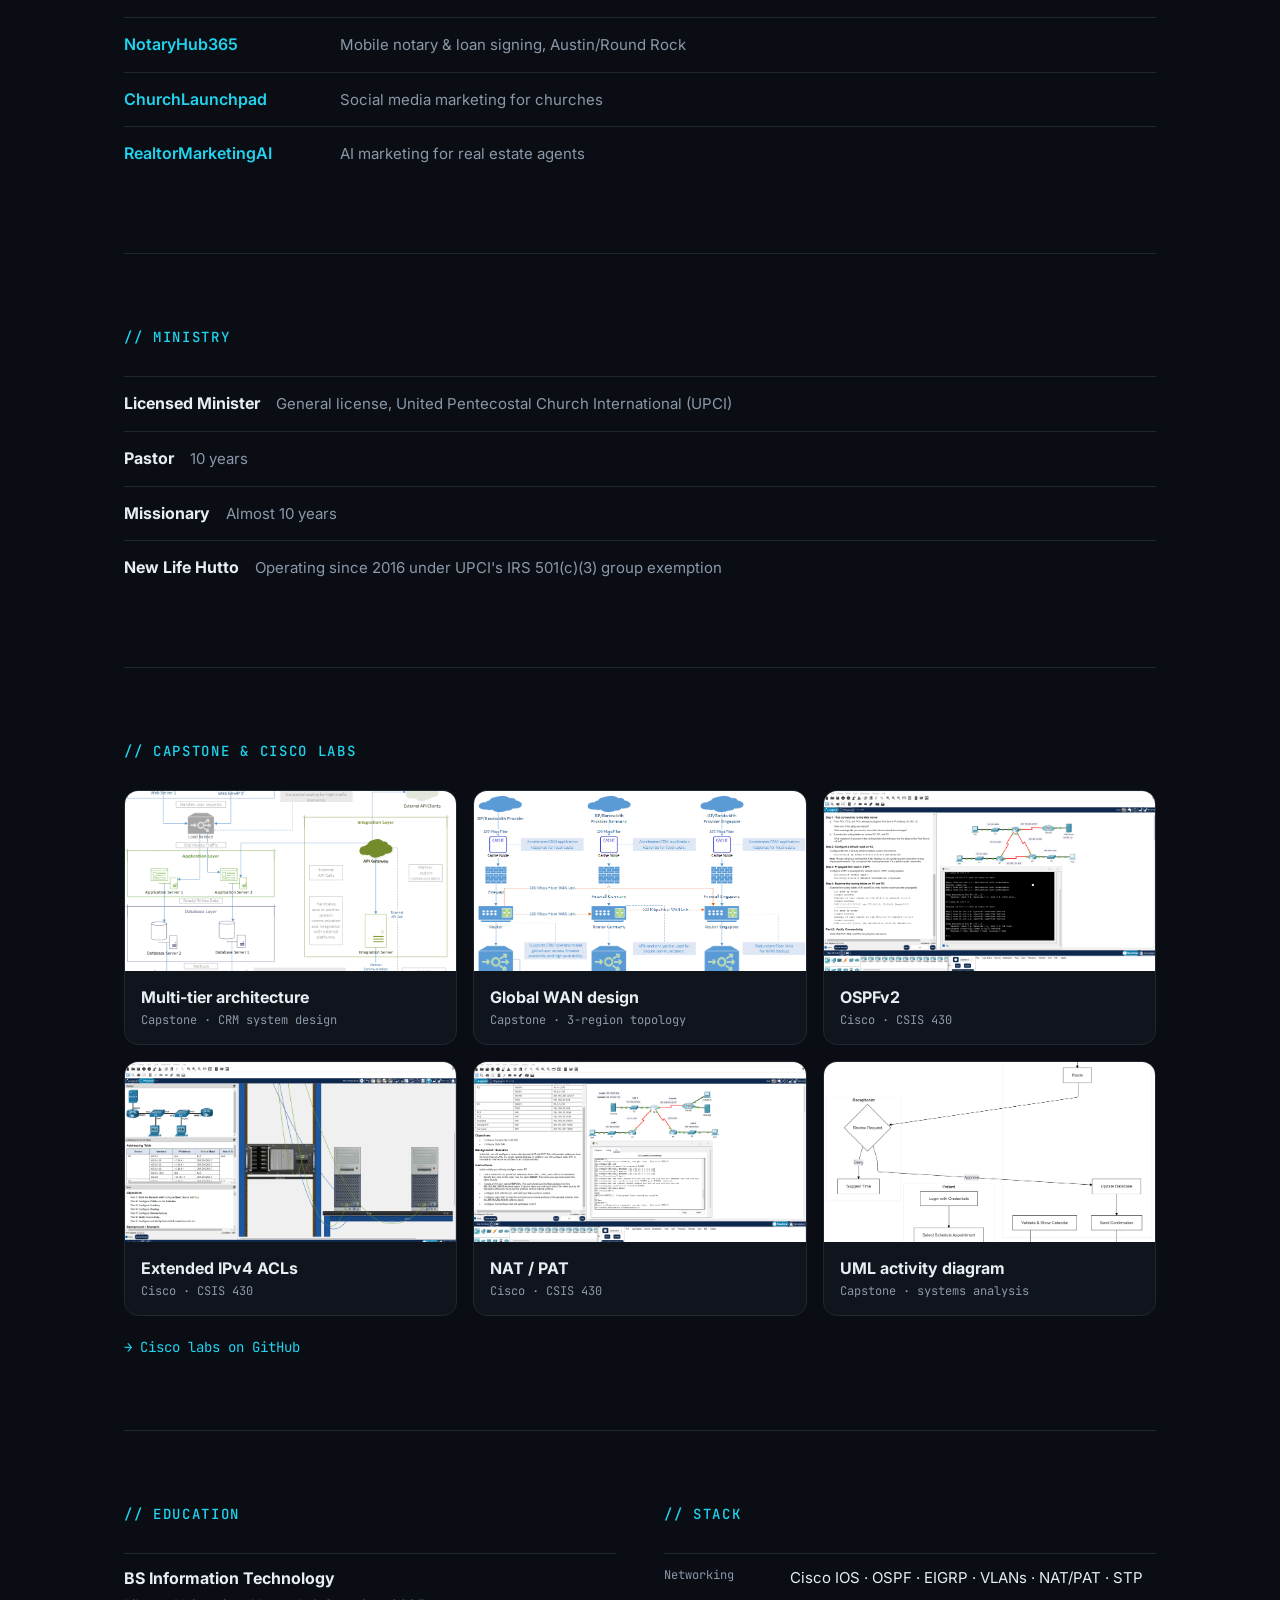
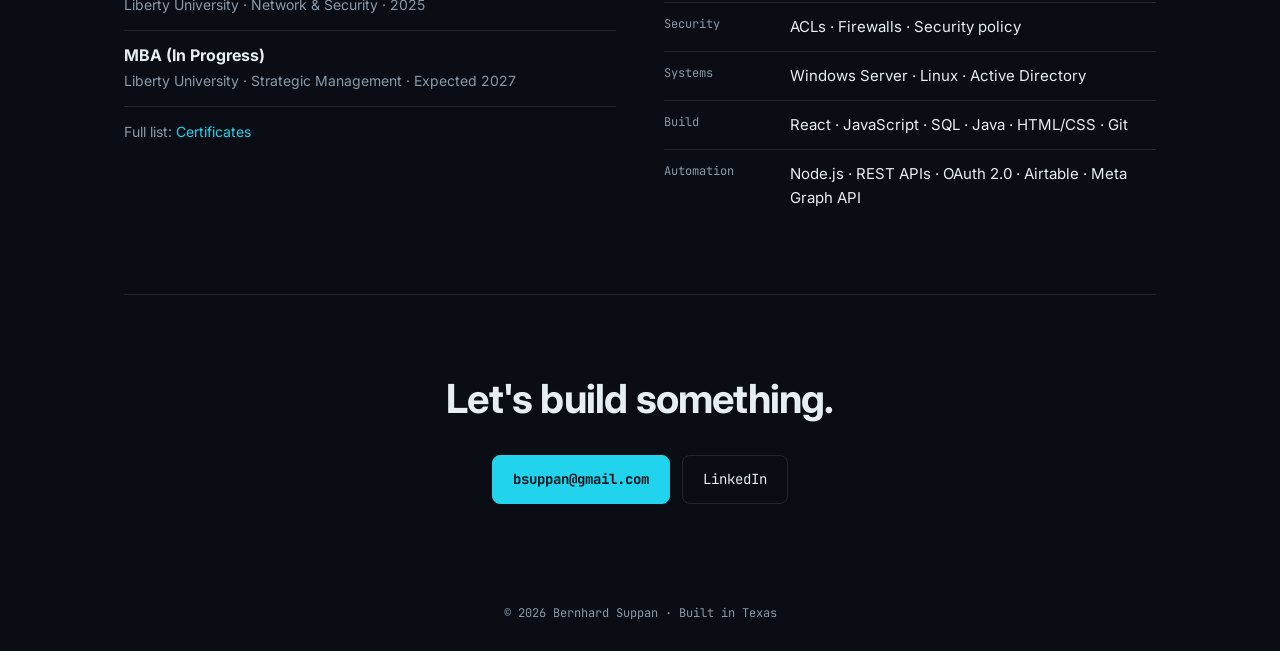
==== commit 580674cb: "Add Ministry section" ====
--- a/index.html
+++ b/index.html
@@ -104,6 +104,8 @@
 
 <section><h2>// Businesses</h2><ul class="v"><li><a href="https://rheingolddigital.com" target="_blank" rel="noopener">Rheingold Digital</a><span>Local SEO for small businesses, Austin</span></li><li><a href="https://notaryhub365.com" target="_blank" rel="noopener">NotaryHub365</a><span>Mobile notary &amp; loan signing, Austin/Round Rock</span></li><li><a href="https://churchlaunchpad.org" target="_blank" rel="noopener">ChurchLaunchpad</a><span>Social media marketing for churches</span></li><li><a href="https://realtormarketingai.com" target="_blank" rel="noopener">RealtorMarketingAI</a><span>AI marketing for real estate agents</span></li></ul></section>
 
+<section id="ministry"><h2>// Ministry</h2><ul class="v"><li><b>Licensed Minister</b><span>General license, United Pentecostal Church International (UPCI)</span></li><li><b>Pastor</b><span>10 years</span></li><li><b>Missionary</b><span>Almost 10 years</span></li><li><b>New Life Hutto</b><span>Operating since 2016 under UPCI's IRS 501(c)(3) group exemption</span></li></ul></section>
+
 <section id="labs"><h2>// Capstone &amp; Cisco labs</h2><div class="labs">
 <figure class="lab"><img src="assets/n-tier-architecture.png" alt="Multi-tier architecture" loading="lazy"><figcaption><b>Multi-tier architecture</b><span>Capstone · CRM system design</span></figcaption></figure>
 <figure class="lab"><img src="assets/distributed-network.png" alt="Global WAN design" loading="lazy"><figcaption><b>Global WAN design</b><span>Capstone · 3-region topology</span></figcaption></figure>
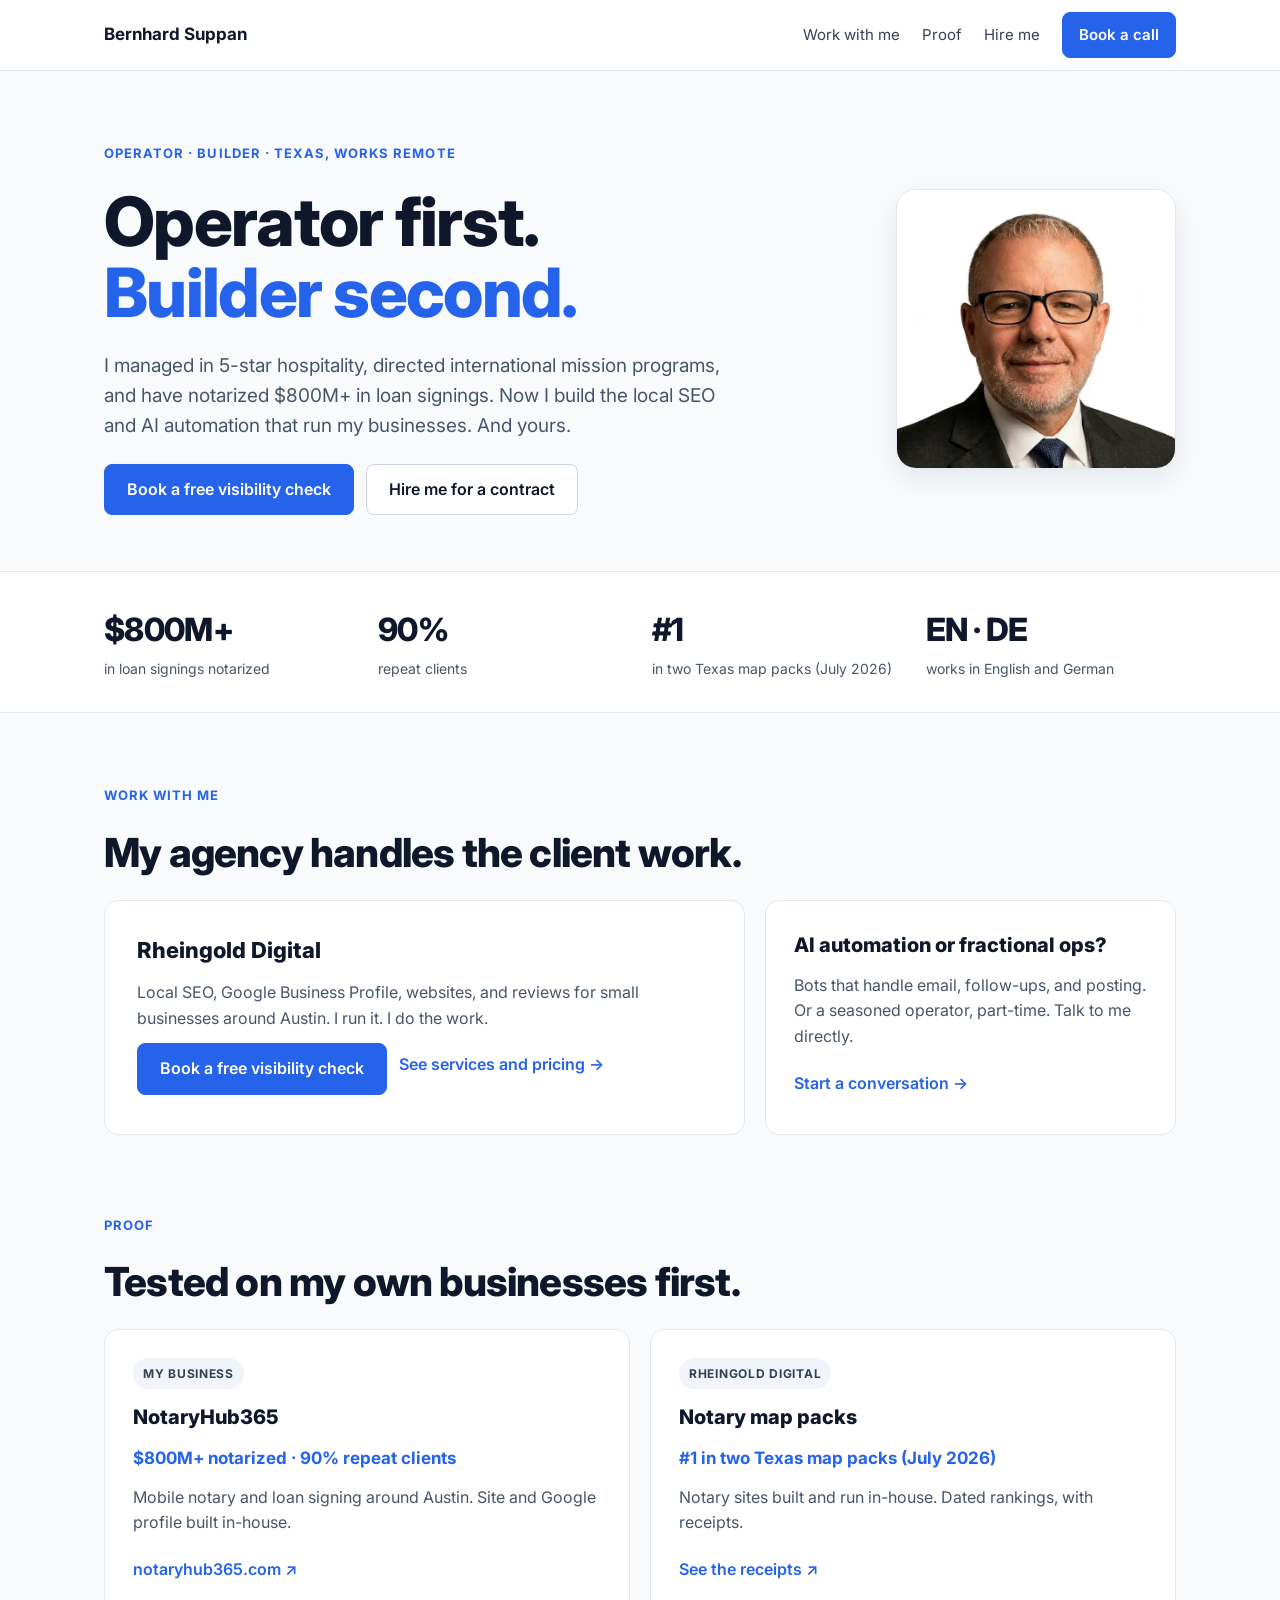
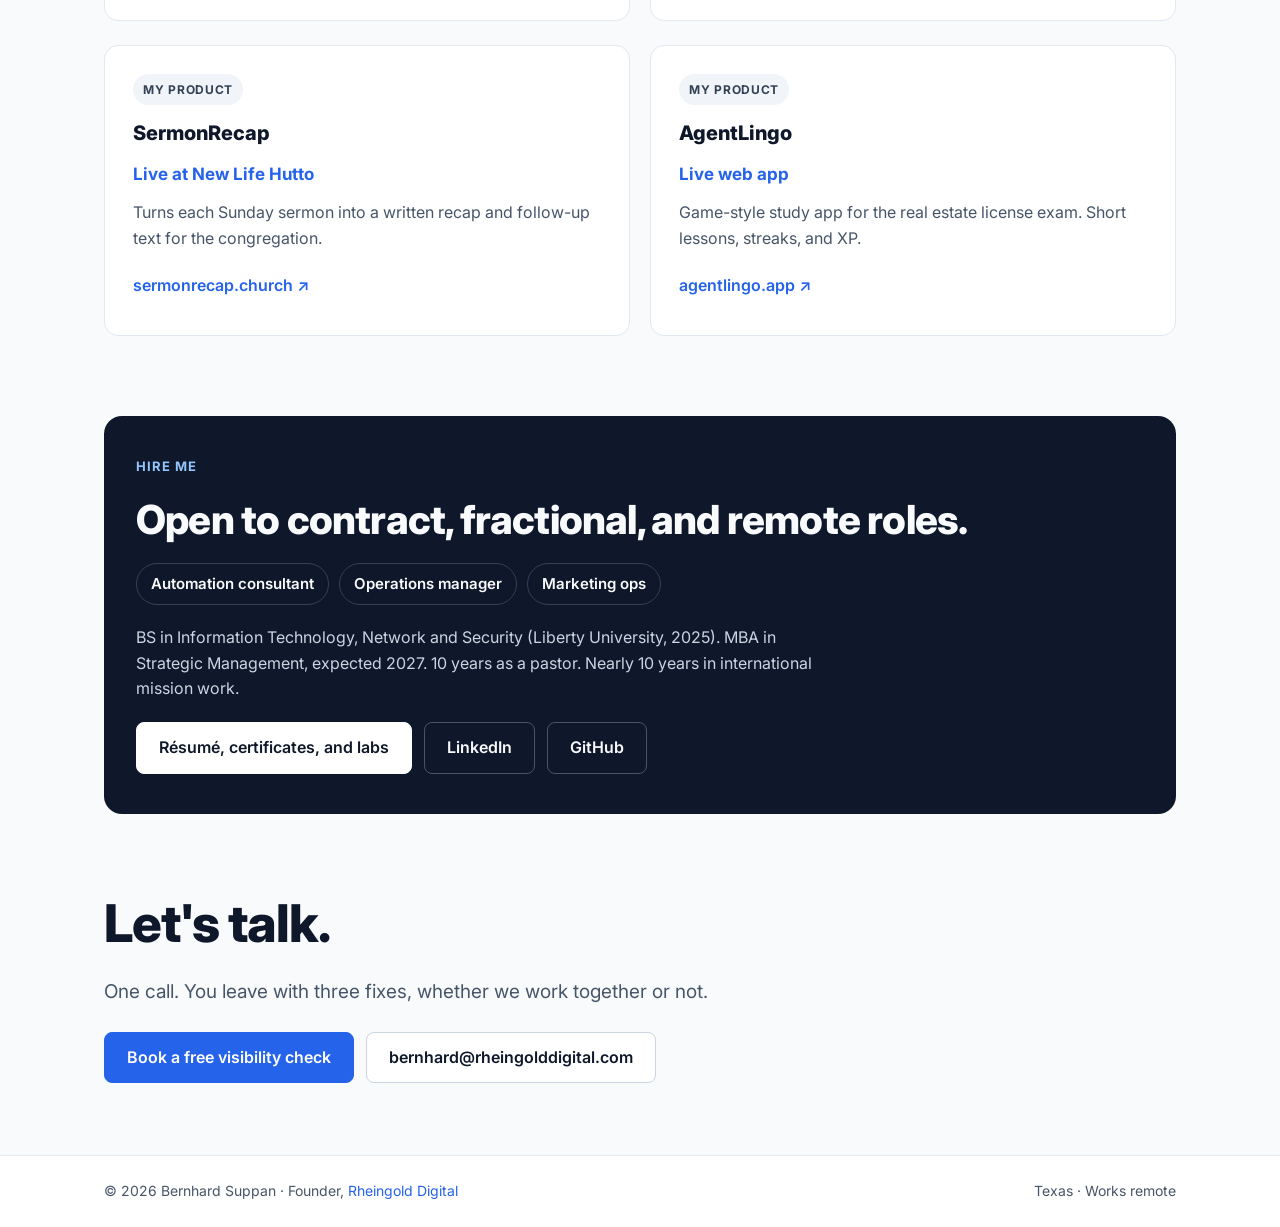
==== commit 8e3b4727: "v2: operator-first homepage, résumé page, light theme - Homepage: "Operator first. Builder second." " ====
--- a/index.html
+++ b/index.html
@@ -3,63 +3,22 @@
 <head>
 <meta charset="UTF-8">
 <meta name="viewport" content="width=device-width, initial-scale=1.0">
-<title>Bernhard Suppan | Local SEO + AI Automation</title>
-<meta name="description" content="Bernhard Suppan: local SEO and AI automation for small businesses. BS in IT (Network &amp; Security), MBA in progress at Liberty University.">
-<link href="https://fonts.googleapis.com/css2?family=Inter:wght@400;500;600;700;800&family=JetBrains+Mono:wght@400;500;700&display=swap" rel="stylesheet">
-<style>
-:root{--bg:#0a0e14;--bg2:#10151d;--line:#1f2732;--tx:#e6edf3;--mute:#8b98a8;--ac:#22d3ee;--mono:'JetBrains Mono',ui-monospace,monospace}
-*{box-sizing:border-box;margin:0;padding:0}
-html{scroll-behavior:smooth}
-body{background:var(--bg);color:var(--tx);font:16px/1.6 Inter,system-ui,sans-serif;-webkit-font-smoothing:antialiased}
-a{color:var(--ac);text-decoration:none}a:hover{text-decoration:underline}
-.wrap{max-width:1080px;margin:0 auto;padding:0 24px}
-nav{display:flex;justify-content:space-between;align-items:center;padding:20px 0;font-family:var(--mono);font-size:14px}
-nav .logo{color:var(--tx);font-weight:700}nav .logo b{color:var(--ac)}
-nav .links a{color:var(--mute);margin-left:22px}
-.hero{min-height:72vh;display:grid;grid-template-columns:1fr auto;gap:48px;align-items:center;padding:40px 0 64px;border-bottom:1px solid var(--line)}
-.eyebrow{font-family:var(--mono);color:var(--ac);font-size:14px;margin-bottom:18px}
-.hero h1{font-size:clamp(40px,6.2vw,72px);line-height:1.04;letter-spacing:-.03em;font-weight:800}
-.hero h1 em{font-style:normal;color:var(--ac)}
-.hero p.sub{color:var(--mute);font-size:18px;margin:20px 0 32px;max-width:520px}
-.btns{display:flex;gap:12px;flex-wrap:wrap}
-.btn{font-family:var(--mono);font-size:14px;padding:12px 20px;border-radius:8px;border:1px solid var(--line);color:var(--tx)}
-.btn.p{background:var(--ac);color:#04121a;border-color:var(--ac);font-weight:700}
-.btn:hover{text-decoration:none;border-color:var(--ac)}
-.hero img{width:240px;height:240px;border-radius:20px;object-fit:cover;border:1px solid var(--line);background:#fff}
-section{padding:72px 0;border-bottom:1px solid var(--line)}
-h2{font-family:var(--mono);font-size:14px;font-weight:500;color:var(--ac);text-transform:uppercase;letter-spacing:.12em;margin-bottom:28px}
-.grid{display:grid;grid-template-columns:repeat(auto-fit,minmax(240px,1fr));gap:16px}
-.card{background:var(--bg2);border:1px solid var(--line);border-radius:14px;padding:24px;display:flex;flex-direction:column;gap:10px;transition:border-color .2s}
-.card:hover{border-color:var(--ac)}
-.card .k,.row .k{font-family:var(--mono);font-size:12px;color:var(--mute)}
-.card h3{font-size:20px;letter-spacing:-.01em}.card h3 a{color:var(--tx)}
-.card p{color:var(--mute);font-size:15px;flex:1;overflow-wrap:anywhere}
-.chips{display:flex;flex-wrap:wrap;gap:6px}
-.chips span{font-family:var(--mono);font-size:11px;padding:3px 8px;border:1px solid var(--line);border-radius:999px;color:var(--mute)}
-ul.v{list-style:none}ul.v li{display:flex;gap:16px;align-items:baseline;padding:14px 0;border-top:1px solid var(--line);flex-wrap:wrap}
-ul.v li a{font-weight:600;min-width:200px}ul.v li span{color:var(--mute);font-size:15px}
-.labs{display:grid;grid-template-columns:repeat(auto-fit,minmax(300px,1fr));gap:16px}
-.lab{background:var(--bg2);border:1px solid var(--line);border-radius:14px;overflow:hidden}
-.lab img{width:100%;height:180px;object-fit:cover;background:#fff;display:block}
-.lab figcaption{padding:14px 16px;display:flex;flex-direction:column}.lab figcaption span{font-family:var(--mono);font-size:12px;color:var(--mute)}
-.more{margin-top:20px;font-family:var(--mono);font-size:14px}
-.two{display:grid;grid-template-columns:1fr 1fr;gap:48px}
-.row{display:grid;grid-template-columns:110px 1fr;gap:16px;padding:12px 0;border-top:1px solid var(--line);font-size:15px}
-.cred{padding:12px 0;border-top:1px solid var(--line)}.cred b{display:block}.cred span{color:var(--mute);font-size:14px}
-.contact{text-align:center;border:0}.contact h3{font-size:clamp(28px,4vw,40px);letter-spacing:-.02em;margin-bottom:24px}
-.contact .btns{justify-content:center}
-footer{padding:28px 0;font-family:var(--mono);font-size:12px;color:var(--mute);text-align:center}
-.certs{display:grid;grid-template-columns:repeat(auto-fit,minmax(250px,1fr));gap:14px}
-.cert{background:var(--bg2);border:1px solid var(--line);border-left:3px solid var(--ac);border-radius:12px;padding:18px;display:flex;flex-direction:column;gap:6px}
-.cert b{font-size:16px}.cert span{color:var(--mute);font-size:13px;font-family:var(--mono)}.cert a.vf{font-family:var(--mono);font-size:13px;margin-top:auto}
-.badge{display:inline-block;font-family:var(--mono);font-size:11px;color:#04121a;background:var(--ac);border-radius:999px;padding:2px 8px;width:max-content}
-h3.sub{font-size:15px;color:var(--tx);margin:28px 0 14px;font-weight:600}h3.sub:first-of-type{margin-top:0}
-.pcard{padding:0;overflow:hidden}.pcard .vis{height:120px;display:flex;align-items:center;justify-content:center;font-size:44px}
-.pcard .body{padding:22px;display:flex;flex-direction:column;gap:10px;flex:1}.pcard .out{color:var(--tx);font-size:14px}.pcard .out b{color:var(--ac);font-family:var(--mono);font-size:12px;font-weight:500;display:block}
-.v1{background:linear-gradient(135deg,#0e7490,#7c3aed)}.v2{background:linear-gradient(135deg,#15803d,#0e7490)}.v3{background:linear-gradient(135deg,#b45309,#be185d)}.v4{background:linear-gradient(135deg,#1d4ed8,#22d3ee)}.v5{background:linear-gradient(135deg,#334155,#0f766e)}
-#work .grid{grid-template-columns:repeat(auto-fit,minmax(290px,1fr));gap:20px}
-@media(max-width:760px){.hero{grid-template-columns:1fr;min-height:auto;padding-top:16px;gap:28px}.hero img{width:120px;height:120px;order:-1}nav .links{display:none}.two{grid-template-columns:1fr}section{padding:52px 0}}
-</style>
+<title>Bernhard Suppan | Operator, Local SEO + AI Automation</title>
+<meta name="description" content="Bernhard Suppan: operator and builder in Texas. $800M+ in loan signings notarized, 90% repeat clients. Local SEO and AI automation through Rheingold Digital. Open to contract and fractional work.">
+<link rel="canonical" href="https://bernhardsuppan.com/">
+<link rel="icon" href="favicon.svg" type="image/svg+xml">
+<meta property="og:type" content="profile">
+<meta property="og:url" content="https://bernhardsuppan.com/">
+<meta property="og:title" content="Bernhard Suppan | Operator first. Builder second.">
+<meta property="og:description" content="$800M+ in loan signings notarized. Now building local SEO and AI automation for small businesses. Open to contract and fractional work.">
+<meta property="og:image" content="https://bernhardsuppan.com/assets/headshot.jpg">
+<meta name="twitter:card" content="summary">
+<link rel="preconnect" href="https://fonts.googleapis.com">
+<link href="https://fonts.googleapis.com/css2?family=Inter:wght@400;500;600;700;800&display=swap" rel="stylesheet">
+<link rel="stylesheet" href="site.css">
+<script type="application/ld+json">
+{"@context":"https://schema.org","@type":"Person","name":"Bernhard Suppan","url":"https://bernhardsuppan.com/","image":"https://bernhardsuppan.com/assets/headshot.jpg","jobTitle":"Founder","worksFor":{"@type":"Organization","name":"Rheingold Digital","url":"https://rheingolddigital.com/"},"alumniOf":{"@type":"CollegeOrUniversity","name":"Liberty University"},"knowsLanguage":["en","de"],"address":{"@type":"PostalAddress","addressRegion":"TX","addressCountry":"US"},"sameAs":["https://www.linkedin.com/in/bernhardsuppan","https://github.com/Rheingold777"]}
+</script>
 <!-- Google Analytics 4 (G-V70C5KFFZ8): fires only on the live domain, not on previews/localhost -->
 <script>
 (function () {
@@ -83,48 +42,130 @@
   });
 })();
 </script>
-
 </head>
 <body>
+
+<header class="top"><div class="wrap">
+<a class="brand" href="/">Bernhard Suppan</a>
+<nav class="nav" aria-label="Main">
+<a href="#work">Work with me</a>
+<a href="#proof">Proof</a>
+<a href="#hire">Hire me</a>
+<a class="btn p" href="https://rheingolddigital.com/contact">Book a call</a>
+</nav>
+</div></header>
+
+<main>
 <div class="wrap">
-<nav><a class="logo" href="#">bernhard<b>.</b>suppan</a><div class="links"><a href="#certificates">certificates</a><a href="#work">projects</a><a href="#labs">labs</a><a href="#creds">education</a><a href="#contact">contact</a></div></nav>
-<header class="hero">
-<div>
-<div class="eyebrow">&gt; Bernhard Suppan · Texas</div>
-<h1>Local SEO + <em>AI automation</em> for small businesses.</h1>
-<p class="sub">BS in IT (Network &amp; Security). MBA in progress. I build the systems that run my own businesses.</p>
-<div class="btns"><a class="btn p" href="#work">See the projects</a><a class="btn" href="#certificates">Certificates</a><a class="btn" href="https://www.linkedin.com/in/bernhardsuppan" target="_blank" rel="noopener">LinkedIn</a><a class="btn" href="https://github.com/Rheingold777" target="_blank" rel="noopener">GitHub</a></div>
+<section class="hero" aria-label="Intro">
+<div class="copy">
+<p class="eyebrow">Operator · Builder · Texas, works remote</p>
+<h1><span>Operator first.</span><span class="ac">Builder second.</span></h1>
+<p class="lead">I managed in 5-star hospitality, directed international mission programs, and have notarized $800M+ in loan signings. Now I build the local SEO and AI automation that run my businesses. And yours.</p>
+<div class="btns">
+<a class="btn p" href="https://rheingolddigital.com/contact">Book a free visibility check</a>
+<a class="btn" href="#hire">Hire me for a contract</a>
 </div>
-<picture><source srcset="assets/headshot.webp" type="image/webp"><img src="assets/headshot.jpg" alt="Bernhard Suppan, smiling headshot" width="640" height="640"></picture>
-</header>
+</div>
+<picture><source srcset="assets/headshot.webp" type="image/webp"><img src="assets/headshot.jpg" alt="Bernhard Suppan" width="640" height="640"></picture>
+</section>
+</div>
 
-<section id="certificates"><h2>// Certificates</h2><h3 class="sub">Anthropic · Claude Academy</h3><div class="certs"><div class="cert"><span class="badge">Passed 100%</span><b>Claude 101</b><span>Anthropic · Oct 2026</span><a class="vf" href="https://verify.skilljar.com/c/3dv4jkt984a2" target="_blank" rel="noopener">Verify ↗</a></div><div class="cert"><span class="badge">Passed 100%</span><b>AI Fluency: Framework &amp; Foundations</b><span>Anthropic · Oct 2026</span><a class="vf" href="https://academy.claude.com/verify/4eb1d12a921b70a8415e87278ca25619" target="_blank" rel="noopener">Verify ↗</a></div><div class="cert"><span class="badge">Passed 100%</span><b>Claude Code in Action</b><span>Anthropic · Oct 2026</span><a class="vf" href="https://academy.claude.com/verify/f83b4004936eb5883d4b7469997f448d" target="_blank" rel="noopener">Verify ↗</a></div><div class="cert"><span class="badge">Passed 100%</span><b>Introduction to Model Context Protocol</b><span>Anthropic · Oct 2026</span><a class="vf" href="https://academy.claude.com/verify/8bc126b3c636fe4b3e0284db522e80e6" target="_blank" rel="noopener">Verify ↗</a></div><div class="cert"><span class="badge">Passed 100%</span><b>Model Context Protocol: Advanced Topics</b><span>Anthropic · Oct 2026</span><a class="vf" href="https://academy.claude.com/verify/62d82185ee038b88aa3bcbc15c853c36" target="_blank" rel="noopener">Verify ↗</a></div></div><h3 class="sub">Google Cloud Skills Boost · <a href="https://www.skills.google/public_profiles/6789182f-9c75-49cd-b3df-f62cb9f403fa" target="_blank" rel="noopener">View all ↗</a></h3><div class="certs"><div class="cert"><span class="badge">New · Completion badge</span><b>Responsible AI: Applying AI Principles with Google Cloud</b><span>Google Cloud · Oct 12, 2026</span><a class="vf" href="https://www.skills.google/public_profiles/6789182f-9c75-49cd-b3df-f62cb9f403fa/badges/28826274" target="_blank" rel="noopener">Verify ↗</a></div><div class="cert"><span class="badge">Completion badge</span><b>Introduction to Large Language Models</b><span>Google Cloud · Oct 12, 2026</span><a class="vf" href="https://www.skills.google/public_profiles/6789182f-9c75-49cd-b3df-f62cb9f403fa/badges/28826271" target="_blank" rel="noopener">Verify ↗</a></div><div class="cert"><span class="badge">Completion badge</span><b>Introduction to Generative AI</b><span>Google Cloud · Oct 12, 2026</span><a class="vf" href="https://www.skills.google/public_profiles/6789182f-9c75-49cd-b3df-f62cb9f403fa/badges/28826254" target="_blank" rel="noopener">Verify ↗</a></div></div><h3 class="sub">Google</h3><div class="certs"><div class="cert"><b>Fundamentals of Digital Marketing</b><span>Google · Oct 2026 · Credential ID 483666419</span></div></div><h3 class="sub">Education &amp; IT</h3><div class="certs"><div class="cert"><b>BS Information Technology</b><span>Liberty University · Network &amp; Security · 2025</span></div><div class="cert"><b>MBA (In Progress)</b><span>Liberty University · Strategic Management · Expected 2027</span></div><div class="cert"><b>CompTIA A+ Coursework</b><span>Hardware &amp; OS · Exam prep complete</span></div></div></section>
+<div class="stats"><div class="wrap">
+<div class="stat"><b>$800M+</b><span>in loan signings notarized</span></div>
+<div class="stat"><b>90%</b><span>repeat clients</span></div>
+<div class="stat"><b>#1</b><span>in two Texas map packs (July 2026)</span></div>
+<div class="stat"><b>EN · DE</b><span>works in English and German</span></div>
+</div></div>
 
-<section id="work"><h2>// Projects</h2><div class="grid"><article class="card pcard"><div class="vis v1" aria-hidden="true">🎙️</div><div class="body"><div class="k">01 / AI system</div><h3><a href="https://sermonrecap.church" target="_blank" rel="noopener">SermonRecap ↗</a></h3><p>Turns each sermon into a written recap and follow-up texts for New Life Hutto.</p><div class="out"><b>Outcome</b>Sermon → recap &amp; texts, ready to share</div><div class="chips"><span>Muse</span><span>ChatGPT</span><span>Claude</span><span>Gemini</span></div></div></article><article class="card pcard"><div class="vis v4" aria-hidden="true">📚</div><div class="body"><div class="k">02 / App</div><h3><a href="https://agentlingo.app" target="_blank" rel="noopener">Agent Lingo ↗</a></h3><p>Game-style study app for the real estate license exam: bite-sized lessons, streaks and XP for the national and Texas salesperson exams.</p><div class="out"><b>Outcome</b>Live web app at agentlingo.app</div><div class="chips"><span>Web app</span><span>EdTech</span><span>Real estate</span></div></div></article><article class="card pcard"><div class="vis v2" aria-hidden="true">📍</div><div class="body"><div class="k">03 / Local SEO</div><h3><a href="https://rheingolddigital.com" target="_blank" rel="noopener">Rheingold Digital · Local SEO &amp; AI Search ↗</a></h3><p>Local SEO and AI-search work for small businesses, proven first on my own sites: notaryhub365.com · texasapostille365.com · austintxnotary.com · taylortxnotary.com · gatesvilletxnotary.com</p><div class="out"><b>Outcome</b>A network of live local service sites I run</div><div class="chips"><span>Local SEO</span><span>AI search</span><span>Domains</span></div></div></article><article class="card pcard"><div class="vis v3" aria-hidden="true">🤖</div><div class="body"><div class="k">04 / Automation</div><h3>Multi-Bot AI Assistant</h3><p>A team of AI bots that handles day-to-day operations across my businesses: email triage, scheduling, Airtable tracking and social posting.</p><div class="out"><b>Outcome</b>Runs my daily operations</div><div class="chips"><span>Gmail</span><span>Airtable</span><span>Social</span><span>Google APIs</span></div></div></article><article class="card pcard"><div class="vis v5" aria-hidden="true">🛡️</div><div class="body"><div class="k">05 / Live demo</div><h3><a href="https://rheingold777.github.io/atx-crm-demo/" target="_blank" rel="noopener">ATX Data Guard CRM ↗</a></h3><p>React CRM built for my IT Capstone. <a href="https://github.com/Rheingold777/atx-crm-demo" target="_blank" rel="noopener">Source</a></p><div class="out"><b>Outcome</b>Working demo + public source</div><div class="chips"><span>React</span><span>JavaScript</span><span>Hooks</span></div></div></article></div></section>
+<div class="wrap">
+<section id="work" class="sec">
+<p class="eyebrow">Work with me</p>
+<h2>My agency handles the client work.</h2>
+<div class="row">
+<div class="card big">
+<span class="big-t">Rheingold Digital</span>
+<p>Local SEO, Google Business Profile, websites, and reviews for small businesses around Austin. I run it. I do the work.</p>
+<div class="btns">
+<a class="btn p" href="https://rheingolddigital.com/contact">Book a free visibility check</a>
+<a class="more" href="https://rheingolddigital.com/">See services and pricing →</a>
+</div>
+</div>
+<div class="card">
+<h3>AI automation or fractional ops?</h3>
+<p>Bots that handle email, follow-ups, and posting. Or a seasoned operator, part-time. Talk to me directly.</p>
+<a class="more" href="#contact">Start a conversation →</a>
+</div>
+</div>
+</section>
 
-<section><h2>// Businesses</h2><ul class="v"><li><a href="https://rheingolddigital.com" target="_blank" rel="noopener">Rheingold Digital</a><span>Local SEO for small businesses, Austin</span></li><li><a href="https://notaryhub365.com" target="_blank" rel="noopener">NotaryHub365</a><span>Mobile notary &amp; loan signing, Austin/Round Rock</span></li><li><a href="https://churchlaunchpad.org" target="_blank" rel="noopener">ChurchLaunchpad</a><span>Social media marketing for churches</span></li><li><a href="https://realtormarketingai.com" target="_blank" rel="noopener">RealtorMarketingAI</a><span>AI marketing for real estate agents</span></li></ul></section>
+<section id="proof" class="sec">
+<p class="eyebrow">Proof</p>
+<h2>Tested on my own businesses first.</h2>
+<div class="row">
+<div class="card">
+<span class="tag">My business</span>
+<h3>NotaryHub365</h3>
+<span class="res">$800M+ notarized · 90% repeat clients</span>
+<p>Mobile notary and loan signing around Austin. Site and Google profile built in-house.</p>
+<a class="more" href="https://notaryhub365.com/">notaryhub365.com ↗</a>
+</div>
+<div class="card">
+<span class="tag">Rheingold Digital</span>
+<h3>Notary map packs</h3>
+<span class="res">#1 in two Texas map packs (July 2026)</span>
+<p>Notary sites built and run in-house. Dated rankings, with receipts.</p>
+<a class="more" href="https://rheingolddigital.com/">See the receipts ↗</a>
+</div>
+</div>
+<div class="row">
+<div class="card">
+<span class="tag">My product</span>
+<h3>SermonRecap</h3>
+<span class="res">Live at New Life Hutto</span>
+<p>Turns each Sunday sermon into a written recap and follow-up text for the congregation.</p>
+<a class="more" href="https://sermonrecap.church/">sermonrecap.church ↗</a>
+</div>
+<div class="card">
+<span class="tag">My product</span>
+<h3>AgentLingo</h3>
+<span class="res">Live web app</span>
+<p>Game-style study app for the real estate license exam. Short lessons, streaks, and XP.</p>
+<a class="more" href="https://agentlingo.app/">agentlingo.app ↗</a>
+</div>
+</div>
+</section>
 
-<section id="ministry"><h2>// Ministry</h2><ul class="v"><li><b>Licensed Minister</b><span>General license, United Pentecostal Church International (UPCI)</span></li><li><b>Pastor</b><span>10 years</span></li><li><b>Missionary</b><span>Almost 10 years</span></li><li><b>New Life Hutto</b><span>Operating since 2016 under UPCI's IRS 501(c)(3) group exemption</span></li></ul></section>
+<section id="hire">
+<div class="dark">
+<p class="eyebrow">Hire me</p>
+<h2>Open to contract, fractional, and remote roles.</h2>
+<div class="pills"><span>Automation consultant</span><span>Operations manager</span><span>Marketing ops</span></div>
+<p>BS in Information Technology, Network and Security (Liberty University, 2025). MBA in Strategic Management, expected 2027. 10 years as a pastor. Nearly 10 years in international mission work.</p>
+<div class="btns">
+<a class="btn" href="resume.html">Résumé, certificates, and labs</a>
+<a class="btn o" href="https://www.linkedin.com/in/bernhardsuppan">LinkedIn</a>
+<a class="btn o" href="https://github.com/Rheingold777">GitHub</a>
+</div>
+</div>
+</section>
+</div>
 
-<section id="labs"><h2>// Capstone &amp; Cisco labs</h2><div class="labs">
-<figure class="lab"><img src="assets/n-tier-architecture.png" alt="Multi-tier architecture" loading="lazy"><figcaption><b>Multi-tier architecture</b><span>Capstone · CRM system design</span></figcaption></figure>
-<figure class="lab"><img src="assets/distributed-network.png" alt="Global WAN design" loading="lazy"><figcaption><b>Global WAN design</b><span>Capstone · 3-region topology</span></figcaption></figure>
-<figure class="lab"><img src="assets/ospfv2-lab.png" alt="OSPFv2" loading="lazy"><figcaption><b>OSPFv2</b><span>Cisco · CSIS 430</span></figcaption></figure>
-<figure class="lab"><img src="assets/acl-config.png" alt="Extended IPv4 ACLs" loading="lazy"><figcaption><b>Extended IPv4 ACLs</b><span>Cisco · CSIS 430</span></figcaption></figure>
-<figure class="lab"><img src="assets/nat-ipv4.png" alt="NAT / PAT" loading="lazy"><figcaption><b>NAT / PAT</b><span>Cisco · CSIS 430</span></figcaption></figure>
-<figure class="lab"><img src="assets/activity-diagram.png" alt="UML activity diagram" loading="lazy"><figcaption><b>UML activity diagram</b><span>Capstone · systems analysis</span></figcaption></figure>
+<div class="wrap">
+<section id="contact" class="contact sec">
+<h2>Let's talk.</h2>
+<p class="lead">One call. You leave with three fixes, whether we work together or not.</p>
+<div class="btns">
+<a class="btn p" href="https://rheingolddigital.com/contact">Book a free visibility check</a>
+<a class="btn" href="mailto:bernhard@rheingolddigital.com">bernhard@rheingolddigital.com</a>
 </div>
-<p class="more"><a href="https://github.com/Rheingold777/cisco-networking-labs" target="_blank" rel="noopener">→ Cisco labs on GitHub</a></p></section>
+</section>
+</div>
+</main>
 
-<section id="creds"><div class="two">
-<div><h2 id="ai-automation">// Education</h2><div class="cred"><b>BS Information Technology</b><span>Liberty University · Network &amp; Security · 2025</span></div><div class="cred"><b>MBA (In Progress)</b><span>Liberty University · Strategic Management · Expected 2027</span></div><div class="cred"><span>Full list: <a href="#certificates">Certificates</a></span></div>
-</div>
-<div><h2>// Stack</h2><div class="row"><span class="k">Networking</span><span>Cisco IOS · OSPF · EIGRP · VLANs · NAT/PAT · STP</span></div><div class="row"><span class="k">Security</span><span>ACLs · Firewalls · Security policy</span></div><div class="row"><span class="k">Systems</span><span>Windows Server · Linux · Active Directory</span></div><div class="row"><span class="k">Build</span><span>React · JavaScript · SQL · Java · HTML/CSS · Git</span></div><div class="row"><span class="k">Automation</span><span>Node.js · REST APIs · OAuth 2.0 · Airtable · Meta Graph API</span></div></div>
-</div></section>
-
-<section class="contact" id="contact"><h3>Let's build something.</h3>
-<div class="btns"><a class="btn p" href="mailto:bsuppan@gmail.com">bsuppan@gmail.com</a><a class="btn" href="https://www.linkedin.com/in/bernhardsuppan" target="_blank" rel="noopener">LinkedIn</a></div></section>
-</div>
-<footer>© 2026 Bernhard Suppan · Built in Texas</footer>
+<footer><div class="wrap">
+<span>© 2026 Bernhard Suppan · Founder, <a href="https://rheingolddigital.com/">Rheingold Digital</a></span>
+<span>Texas · Works remote</span>
+</div></footer>
 </body>
 </html>
--- a/site.css
+++ b/site.css
@@ -0,0 +1,73 @@
+:root{--bg:#F8FAFC;--card:#FFFFFF;--tx:#0F172A;--mute:#475569;--line:#E2E8F0;--line2:#CBD5E1;--ac:#2563EB;--ac2:#1D4ED8;--soft:#F1F5F9;--dark:#0F172A}
+*{box-sizing:border-box;margin:0;padding:0}
+html{scroll-behavior:smooth}
+body{background:var(--bg);color:var(--tx);font:16px/1.6 Inter,-apple-system,"Segoe UI",Roboto,sans-serif;-webkit-font-smoothing:antialiased}
+a{color:var(--ac);text-decoration:none}a:hover{color:var(--ac2)}
+img{max-width:100%;display:block}
+.wrap{max-width:1120px;margin:0 auto;padding:0 24px}
+.top{background:var(--card);border-bottom:1px solid var(--line);position:sticky;top:0;z-index:10}
+.top .wrap{display:flex;flex-wrap:wrap;gap:12px 24px;align-items:center;justify-content:space-between;padding-top:12px;padding-bottom:12px}
+.brand{font-weight:700;font-size:17px;color:var(--tx)}
+.nav{display:flex;flex-wrap:wrap;gap:8px 22px;align-items:center;font-size:15px}
+.nav a{color:#334155}.nav a:hover{color:var(--ac)}
+.btn{display:inline-flex;align-items:center;justify-content:center;min-height:48px;padding:12px 22px;border-radius:8px;font-weight:600;font-size:16px;border:1px solid var(--line2);background:var(--card);color:var(--tx);text-align:center}
+.btn:hover{border-color:var(--ac);color:var(--tx)}
+.btn.p{background:var(--ac);border-color:var(--ac);color:#fff}.btn.p:hover{background:var(--ac2);color:#fff}
+.nav .btn{min-height:44px;padding:10px 16px;font-size:15px}
+.nav .btn.p{color:#fff}
+.btns{display:flex;flex-wrap:wrap;gap:12px}
+.eyebrow{font-size:13px;font-weight:700;letter-spacing:.08em;text-transform:uppercase;color:var(--ac)}
+h1{font-size:clamp(40px,6vw,68px);line-height:1.05;font-weight:800;letter-spacing:-.025em}
+h1 span{display:block}h1 .ac{color:var(--ac)}
+h2{font-size:clamp(28px,3.6vw,40px);line-height:1.15;font-weight:800;letter-spacing:-.02em}
+.lead{font-size:19px;color:var(--mute);max-width:620px}
+.hero{display:flex;flex-wrap:wrap;gap:48px;align-items:center;padding:72px 0 56px}
+.hero .copy{flex:999 1 520px;min-width:0;display:flex;flex-direction:column;gap:22px}
+.hero picture img{width:280px;height:280px;border-radius:20px;object-fit:cover;border:1px solid var(--line);box-shadow:0 10px 30px rgba(15,23,42,.08)}
+.stats{background:var(--card);border-top:1px solid var(--line);border-bottom:1px solid var(--line)}
+.stats .wrap{display:flex;flex-wrap:wrap;gap:24px;padding-top:32px;padding-bottom:32px}
+.stat{flex:1 1 200px;display:flex;flex-direction:column;gap:2px}
+.stat b{font-size:32px;font-weight:800;letter-spacing:-.02em}.stat span{font-size:14px;color:var(--mute)}
+section{padding:72px 0 8px}
+.sec{display:flex;flex-direction:column;gap:24px}
+.row{display:flex;flex-wrap:wrap;gap:20px}
+.card{background:var(--card);border:1px solid var(--line);border-radius:14px;padding:28px;display:flex;flex-direction:column;gap:12px;flex:1 1 300px;min-width:0}
+.card.big{flex:2 1 420px;padding:32px}
+.card h3{font-size:20px;font-weight:800}
+.card .big-t{font-size:22px;font-weight:800}
+.card p{color:var(--mute);font-size:16px}
+.card .res{font-size:17px;font-weight:700;color:var(--ac)}
+.tag{align-self:flex-start;font-size:12px;font-weight:700;letter-spacing:.06em;text-transform:uppercase;color:#334155;background:var(--soft);padding:6px 10px;border-radius:999px}
+.more{font-weight:600;min-height:44px;display:inline-flex;align-items:center;align-self:flex-start}
+.dark{background:var(--dark);color:#F8FAFC;border-radius:18px;padding:40px 32px;display:flex;flex-direction:column;gap:20px}
+.dark .eyebrow{color:#93C5FD}.dark p{color:#CBD5E1;max-width:680px}
+.pills{display:flex;flex-wrap:wrap;gap:10px}
+.pills span{font-size:15px;font-weight:600;border:1px solid #334155;padding:8px 14px;border-radius:999px}
+.dark .btn{background:#fff;color:var(--tx);border-color:#fff}
+.dark .btn.o{background:transparent;color:#F8FAFC;border-color:#475569}
+.dark .more{color:#93C5FD}
+.contact{padding:72px 0}
+.contact h2{font-size:clamp(32px,4.4vw,52px)}
+footer{border-top:1px solid var(--line);background:var(--card)}
+footer .wrap{display:flex;flex-wrap:wrap;gap:12px;justify-content:space-between;padding-top:24px;padding-bottom:24px;font-size:14px;color:var(--mute)}
+/* resume page */
+.rhead{padding:56px 0 8px;display:flex;flex-wrap:wrap;gap:28px;align-items:center}
+.rhead picture img{width:120px;height:120px;border-radius:16px;object-fit:cover;border:1px solid var(--line)}
+.rhead .copy{flex:1 1 420px;display:flex;flex-direction:column;gap:10px}
+.rhead h1{font-size:clamp(34px,5vw,52px)}
+.list{background:var(--card);border:1px solid var(--line);border-radius:14px;overflow:hidden}
+.item{display:flex;flex-wrap:wrap;gap:4px 24px;padding:18px 24px;border-top:1px solid var(--line)}
+.item:first-child{border-top:0}
+.item .what{flex:1 1 320px;min-width:0;display:flex;flex-direction:column;gap:4px}
+.item b{font-size:17px}.item .what span{color:var(--mute);font-size:15px}
+.item .when{flex:0 0 auto;color:var(--mute);font-size:14px;font-weight:600}
+.item a.vf{font-size:14px;font-weight:600;align-self:center}
+h3.grp{font-size:15px;font-weight:700;color:var(--mute);text-transform:uppercase;letter-spacing:.06em;margin-top:8px}
+.labs{display:grid;grid-template-columns:repeat(auto-fit,minmax(min(100%,300px),1fr));gap:16px}
+.lab{background:var(--card);border:1px solid var(--line);border-radius:14px;overflow:hidden}
+.lab img{width:100%;height:180px;object-fit:cover;background:#fff}
+.lab figcaption{padding:14px 16px;display:flex;flex-direction:column}.lab figcaption span{font-size:13px;color:var(--mute)}
+.skills .item .when{flex:0 0 120px;color:var(--tx)}
+.print{display:none}
+@media(max-width:640px){.hero{padding:40px 0 40px;gap:28px}.hero picture{order:-1}.hero picture img{width:140px;height:140px}.nav a:not(.btn){display:none}section{padding:56px 0 8px}.dark{padding:32px 22px}.card,.card.big{padding:22px}.btns .btn{flex:1 1 100%}}
+@media print{.top,.contact,footer,.noprint{display:none}body{background:#fff}.list,.lab{border-color:#ccc}section{padding:20px 0 0}.labs{display:none}.print{display:block}}
